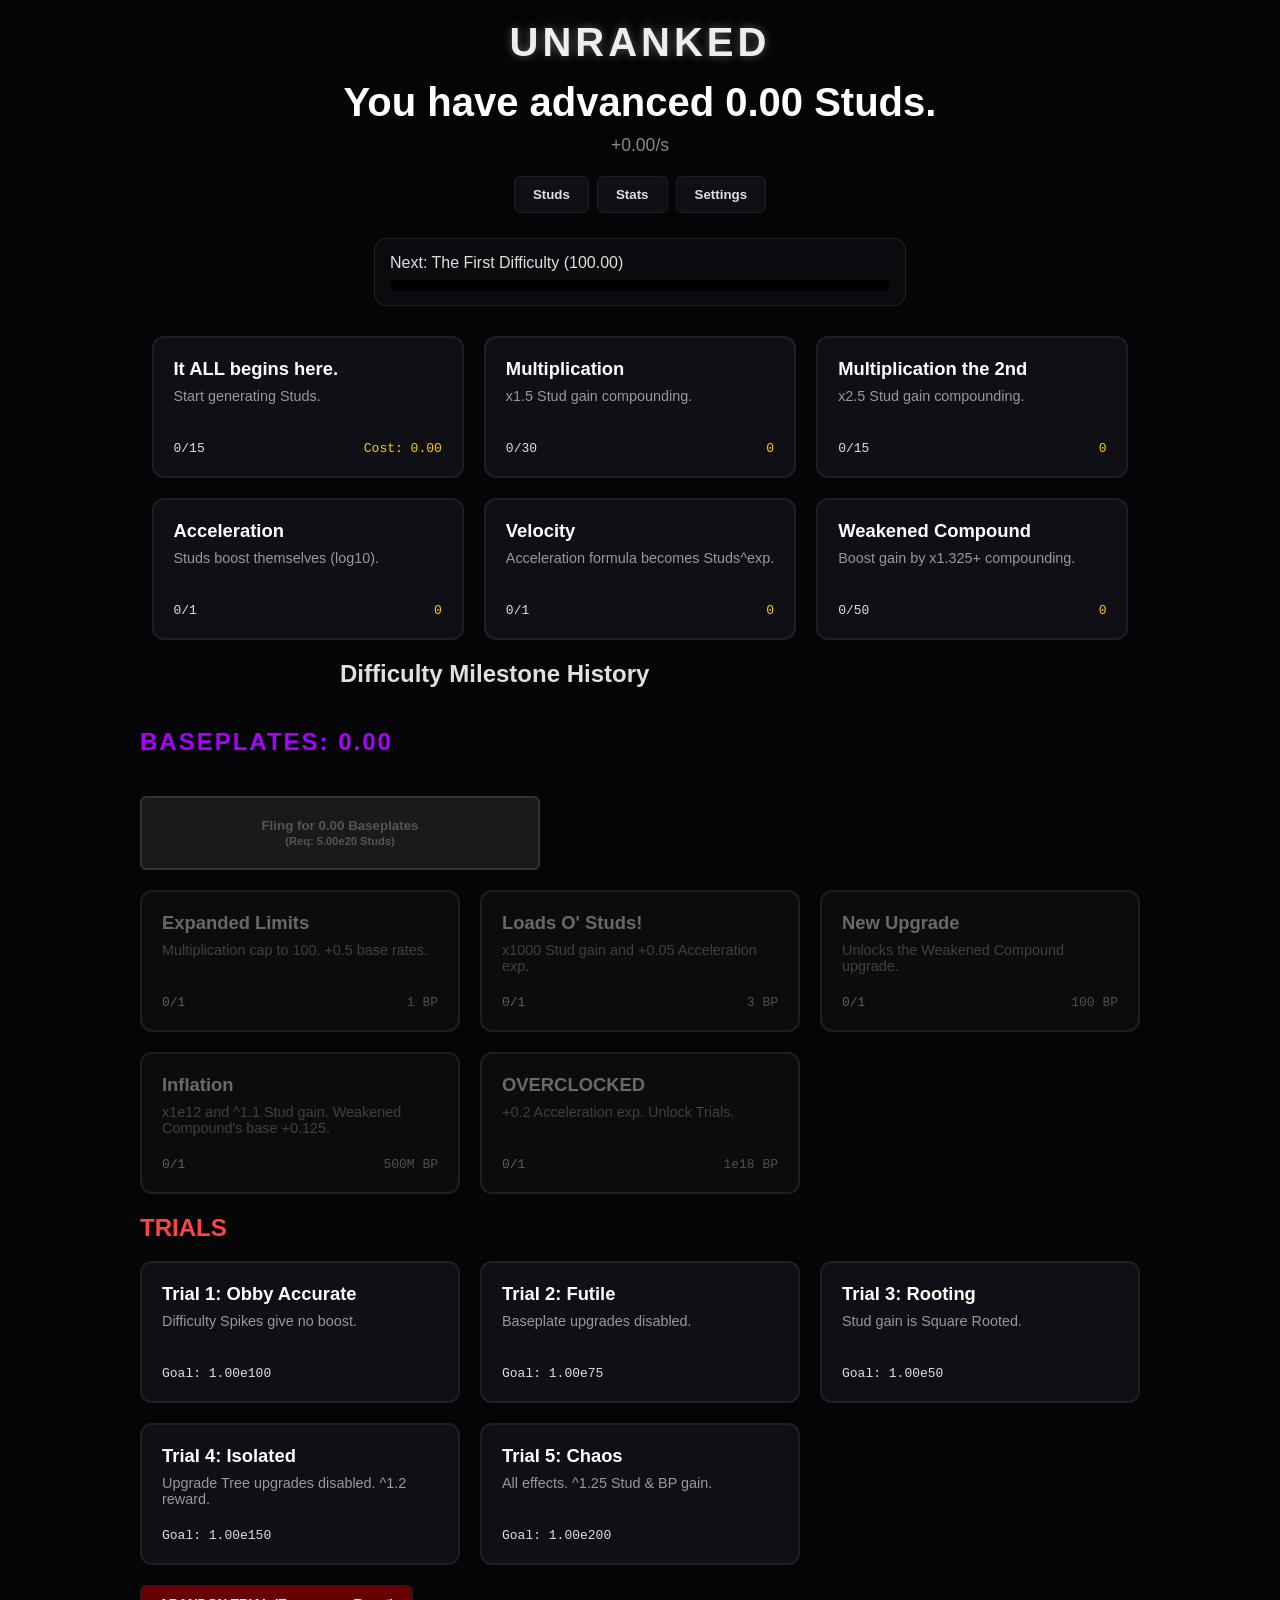
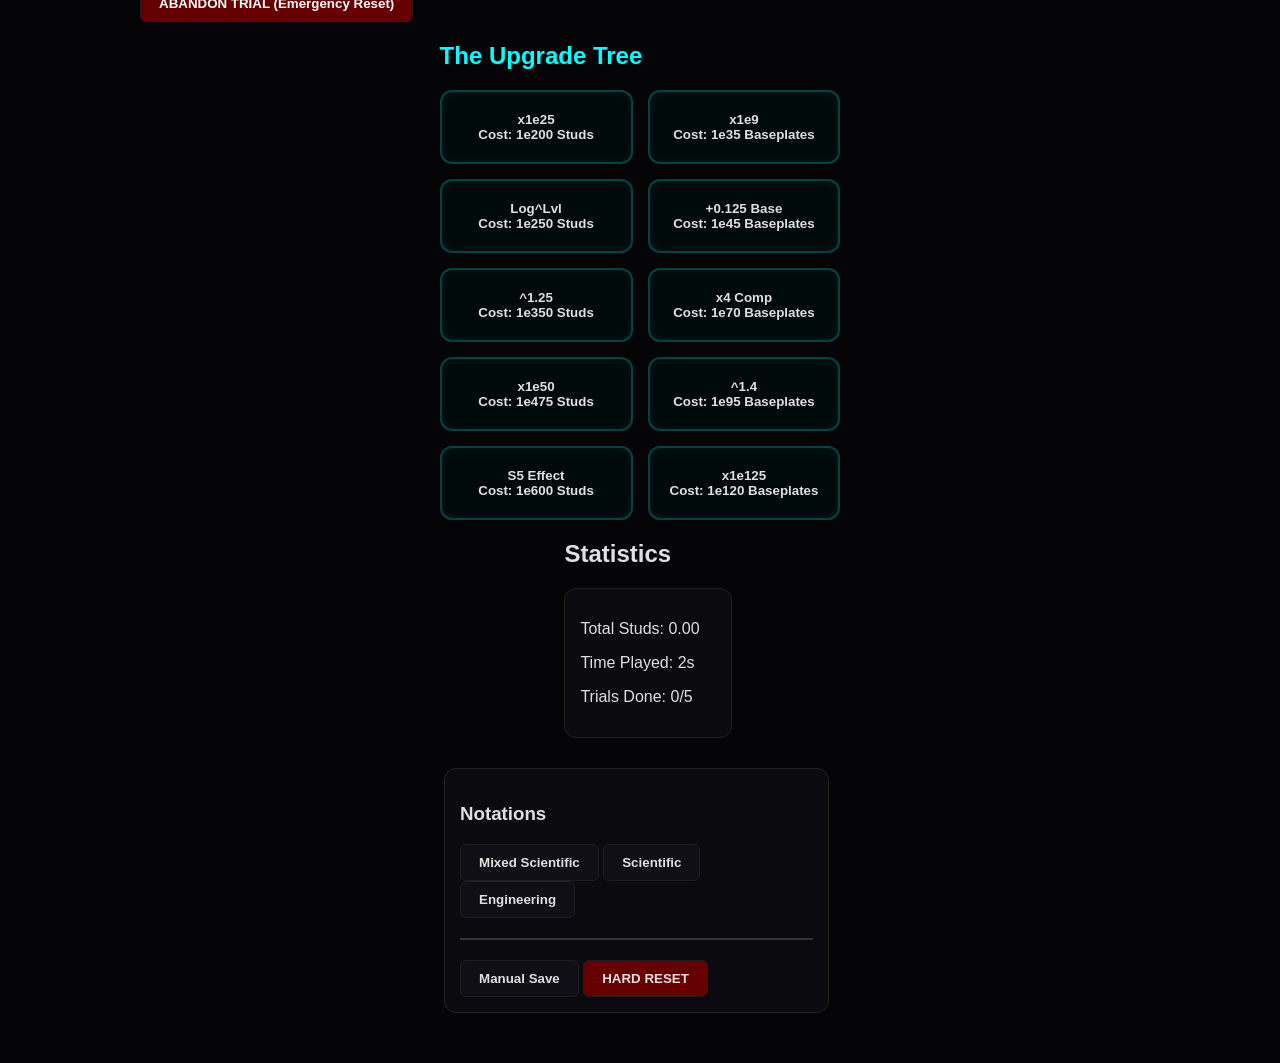
==== index.html @ bce9bd28 "a" ====
<!doctype html>
<html lang="en">
  <head>
    <meta charset="UTF-8" />
    <meta name="viewport" content="width=device-width, initial-scale=1.0" />
    <title>Difficulty Flingcremental</title>

    <link rel="stylesheet" href="style.css" />
  </head>
  <body>
    <div id="tier-name" class="tier-display tier-locked">UNRANKED</div>
    <h1 class="stud-count">
      You have advanced <span id="stud-display">0</span> Studs.
    </h1>
    <div id="pps-display" class="pps-display">+0/s</div>

    <div class="tabs-nav">
      <button onclick="showTab('upgrades')">Studs</button>
      <button id="tab-btn-spikes" class="hidden" onclick="showTab('spikes')">
        Difficulty Spikes
      </button>
      <button
        id="tab-btn-baseplates"
        class="hidden"
        onclick="showTab('baseplates')"
      >
        Baseplates
      </button>
      <button id="tab-btn-trials" class="hidden" onclick="showTab('trials')">
        Trials
      </button>
      <button
        id="tab-btn-tree"
        class="hidden"
        onclick="showTab('tree')"
        style="border-color: #0ff"
      >
        Upgrade Tree
      </button>
      <button onclick="showTab('stats')">Stats</button>
      <button onclick="showTab('settings')">Settings</button>
    </div>

    <div id="ms-container" class="ms-box hidden">
      <div id="ms-desc">Collecting Data...</div>
      <div class="ms-bar"><div id="ms-fill" class="ms-fill"></div></div>
    </div>

    <div id="tab-upgrades" class="tab-content">
      <div class="grid">
        <div class="card" id="upg-base" onclick="buy('base')">
          <span class="u-title">It ALL begins here.</span>
          <span class="u-desc">Start generating Studs.</span>
          <div class="u-stats">
            <span id="lvl-base">0/15</span
            ><span id="cost-base" class="u-cost">FREE</span>
          </div>
        </div>
        <div class="card hidden" id="upg-mult" onclick="buy('mult')">
          <span class="u-title">Multiplication</span>
          <span class="u-desc">x1.5 Stud gain compounding.</span>
          <div class="u-stats">
            <span id="lvl-mult">0/30</span
            ><span id="cost-mult" class="u-cost">0</span>
          </div>
        </div>
        <div class="card hidden" id="upg-comp" onclick="buy('comp')">
          <span class="u-title">Multiplication the 2nd</span>
          <span class="u-desc">x2.5 Stud gain compounding.</span>
          <div class="u-stats">
            <span id="lvl-comp">0/15</span
            ><span id="cost-comp" class="u-cost">0</span>
          </div>
        </div>
        <div class="card hidden" id="upg-acc" onclick="buy('acc')">
          <span class="u-title">Acceleration</span>
          <span class="u-desc">Studs boost themselves (log10).</span>
          <div class="u-stats">
            <span id="lvl-acc">0/1</span>
            <span id="cost-acc" class="u-cost">0</span>
          </div>
        </div>
        <div class="card hidden" id="upg-vel" onclick="buy('vel')">
          <span class="u-title">Velocity</span>
          <span class="u-desc">Acceleration formula becomes Studs^exp.</span>
          <div class="u-stats">
            <span id="lvl-vel">0/1</span
            ><span id="cost-vel" class="u-cost">0</span>
          </div>
        </div>
        <div class="card hidden" id="upg-weak" onclick="buy('weak')">
          <span class="u-title">Weakened Compound</span>
          <span class="u-desc">Boost gain by x1.325+ compounding.</span>
          <div class="u-stats">
            <span id="lvl-weak">0/50</span
            ><span id="cost-weak" class="u-cost">0</span>
          </div>
        </div>
      </div>
    </div>

    <div
      id="tab-spikes"
      class="tab-content hidden"
      style="width: 100%; max-width: 600px"
    >
      <h2>Difficulty Milestone History</h2>
      <div id="spike-list"></div>
    </div>

    <div id="tab-baseplates" class="tab-content hidden">
      <h2 style="color: var(--purple)">
        Baseplates: <span id="bp-count">0</span>
      </h2>
      <button id="bp-reset-btn" class="reset-btn" onclick="resetBaseplate()">
        Fling for <span id="bp-gain">0</span> Baseplates<br />
        <small id="bp-req-text">(Req: 5.00e20 Studs)</small>
      </button>
      <div class="grid">
        <div class="card bp-card" id="bp-upg-1" onclick="buyBP(1)">
          <span class="u-title">Expanded Limits</span>
          <span class="u-desc"
            >Multiplication cap to 100. +0.5 base rates.</span
          >
          <div class="u-stats">
            <span id="bp-lvl-1">0/1</span><span class="u-cost">1 BP</span>
          </div>
        </div>
        <div class="card bp-card" id="bp-upg-2" onclick="buyBP(2)">
          <span class="u-title">Loads O' Studs!</span>
          <span class="u-desc"
            >x1000 Stud gain and +0.05 Acceleration exp.</span
          >
          <div class="u-stats">
            <span id="bp-lvl-2">0/1</span><span class="u-cost">3 BP</span>
          </div>
        </div>
        <div class="card bp-card" id="bp-upg-3" onclick="buyBP(3)">
          <span class="u-title">New Upgrade</span>
          <span class="u-desc">Unlocks the Weakened Compound upgrade.</span>
          <div class="u-stats">
            <span id="bp-lvl-3">0/1</span><span class="u-cost">100 BP</span>
          </div>
        </div>
        <div class="card bp-card" id="bp-upg-4" onclick="buyBP(4)">
          <span class="u-title">Inflation</span>
          <span class="u-desc"
            >x1e12 and ^1.1 Stud gain. Weakened Compound's base +0.125.</span
          >
          <div class="u-stats">
            <span id="bp-lvl-4">0/1</span><span class="u-cost">500M BP</span>
          </div>
        </div>
        <div class="card bp-card" id="bp-upg-5" onclick="buyBP(5)">
          <span class="u-title">OVERCLOCKED</span>
          <span class="u-desc">+0.2 Acceleration exp. Unlock Trials.</span>
          <div class="u-stats">
            <span id="bp-lvl-5">0/1</span><span class="u-cost">1e18 BP</span>
          </div>
        </div>
      </div>
    </div>

    <div id="tab-trials" class="tab-content hidden">
      <h2 style="color: #ff4444">TRIALS</h2>
      <p
        id="active-trial-text"
        style="color: #ffa500; font-weight: bold"
        class="hidden"
      ></p>
      <div class="grid">
        <div class="card" onclick="enterTrial(1)">
          <b class="u-title">Trial 1: Obby Accurate</b>
          <span class="u-desc">Difficulty Spikes give no boost.</span>
          <div class="u-stats">Goal: 1.00e100</div>
        </div>
        <div class="card" onclick="enterTrial(2)">
          <b class="u-title">Trial 2: Futile</b>
          <span class="u-desc">Baseplate upgrades disabled.</span>
          <div class="u-stats">Goal: 1.00e75</div>
        </div>
        <div class="card" onclick="enterTrial(3)">
          <b class="u-title">Trial 3: Rooting</b>
          <span class="u-desc">Stud gain is Square Rooted.</span>
          <div class="u-stats">Goal: 1.00e50</div>
        </div>
        <div class="card" onclick="enterTrial(4)">
          <b class="u-title">Trial 4: Isolated</b>
          <span class="u-desc"
            >Upgrade Tree upgrades disabled. ^1.2 reward.</span
          >
          <div class="u-stats">Goal: 1.00e150</div>
        </div>
        <div class="card" onclick="enterTrial(5)">
          <b class="u-title">Trial 5: Chaos</b>
          <span class="u-desc">All effects. ^1.25 Stud & BP gain.</span>
          <div class="u-stats">Goal: 1.00e200</div>
        </div>
      </div>
      <button
        onclick="abandonTrial()"
        style="background: #600; color: white; margin-top: 20px"
      >
        ABANDON TRIAL (Emergency Reset)
      </button>
    </div>

    <div id="tab-tree" class="tab-content hidden">
      <h2 style="color: #0ff">The Upgrade Tree</h2>
      <div class="tree-grid">
        <button class="card" onclick="buyTree(0)">
          x1e25<br />Cost: 1e200 Studs
        </button>
        <button class="card bp-card" onclick="buyTree(1)">
          x1e9<br />Cost: 1e35 Baseplates
        </button>
        <button class="card" onclick="buyTree(2)">
          Log^Lvl<br />Cost: 1e250 Studs
        </button>
        <button class="card bp-card" onclick="buyTree(3)">
          +0.125 Base<br />Cost: 1e45 Baseplates
        </button>
        <button class="card" onclick="buyTree(4)">
          ^1.25<br />Cost: 1e350 Studs
        </button>
        <button class="card bp-card" onclick="buyTree(5)">
          x4 Comp<br />Cost: 1e70 Baseplates
        </button>
        <button class="card" onclick="buyTree(6)">
          x1e50<br />Cost: 1e475 Studs
        </button>
        <button class="card bp-card" onclick="buyTree(7)">
          ^1.4<br />Cost: 1e95 Baseplates
        </button>
        <button class="card" onclick="buyTree(8)">
          S5 Effect<br />Cost: 1e600 Studs
        </button>
        <button class="card bp-card" onclick="buyTree(9)">
          x1e125<br />Cost: 1e120 Baseplates
        </button>
      </div>
    </div>

    <div id="tab-stats" class="tab-content hidden">
      <h2>Statistics</h2>
      <div class="ms-box" style="text-align: left">
        <p>Total Studs: <span id="stats-total">0</span></p>
        <p>Time Played: <span id="stats-time">0s</span></p>
        <p>Trials Done: <span id="stats-trials">0</span>/5</p>
      </div>
    </div>

    <div id="tab-settings" class="tab-content hidden">
      <div class="ms-box">
        <h3>Notations</h3>
        <button onclick="setNotation('Mixed Scientific')">
          Mixed Scientific
        </button>
        <button onclick="setNotation('Scientific')">Scientific</button>
        <button onclick="setNotation('Engineering')">Engineering</button>
        <hr style="border: 0.5px solid #333; margin: 20px 0" />
        <button onclick="save()">Manual Save</button>
        <button onclick="hardReset()" style="background: #600">
          HARD RESET
        </button>
      </div>
    </div>

    <script src="./ExpantaNum.js"></script>
    <script src="./data.js"></script>
    <script src="./format.js"></script>
    <script src="./logic.js"></script>
    <script src="./main.js"></script>
  </body>
</html>
---- style.css ----
/* --- Core Variables & Reset --- */
:root {
  --bg: #050508;
  --panel: #0f0f15;
  --accent: #00ffcc;
  --text: #e0e0e0;
  --border: #1e1e26;
  --purple: #a0f;
  --gray-studio: #2a2a2a;
  --tree-neon: #00ffff;
}

body {
  font-family: "Segoe UI", Roboto, Helvetica, Arial, sans-serif;
  background: var(--bg);
  color: var(--text);
  display: flex;
  flex-direction: column;
  align-items: center;
  padding: 20px;
  margin: 0;
  overflow-x: hidden;
}

/* --- Top Display --- */
.tier-display {
  font-weight: 900;
  font-size: 2.5em;
  letter-spacing: 4px;
  margin-bottom: 5px;
  text-transform: uppercase;
  transition: 0.5s ease;
}

.tier-locked {
  color: #444;
}
.tier-0 {
  color: #eee;
  text-shadow: 0 0 10px #ffffff55;
}
.tier-1 {
  color: #0f0;
  text-shadow: 0 0 10px #00ff0055;
}
.tier-2 {
  color: #a0f;
  text-shadow: 0 0 10px #aa00ff55;
}

.stud-count {
  font-size: clamp(1.5rem, 5vw, 2.5rem);
  color: #fff;
  margin: 10px 0;
}

.pps-display {
  color: #888;
  font-size: 1.1em;
  margin-bottom: 20px;
}

/* --- Navigation --- */
.tabs-nav {
  display: flex;
  flex-wrap: wrap;
  justify-content: center;
  gap: 8px;
  margin-bottom: 25px;
}

button {
  padding: 10px 18px;
  background: var(--panel);
  border: 1px solid var(--border);
  color: var(--text);
  cursor: pointer;
  border-radius: 6px;
  font-weight: 600;
  transition: all 0.2s;
}

button:hover:not(.disabled) {
  border-color: var(--accent);
  background: #161620;
}

button.hidden {
  display: none !important;
}

/* --- Progress / Spike Bar --- */
.ms-box {
  width: 90%;
  max-width: 500px;
  background: #0a0a0f;
  border: 1px solid #222;
  padding: 15px;
  border-radius: 12px;
  margin-bottom: 30px;
}

.ms-bar {
  width: 100%;
  height: 10px;
  background: #000;
  border-radius: 5px;
  margin-top: 8px;
  overflow: hidden;
}

.ms-fill {
  height: 100%;
  background: var(--accent);
  box-shadow: 0 0 10px var(--accent);
  width: 0%;
  transition: width 0.3s ease-out;
}

/* --- The Card System --- */
.grid {
  display: grid;
  grid-template-columns: repeat(auto-fit, minmax(280px, 1fr));
  gap: 20px;
  width: 100%;
  max-width: 1000px;
}

.card {
  background: var(--panel);
  border: 2px solid var(--border);
  border-radius: 12px;
  padding: 20px;
  position: relative;
  transition: 0.3s;
  cursor: pointer;
}

.card:hover:not(.disabled) {
  border-color: var(--accent);
  transform: translateY(-3px);
}

.card.disabled {
  opacity: 0.4;
  cursor: not-allowed;
  filter: grayscale(1);
}

.u-title {
  font-size: 1.15em;
  font-weight: 800;
  color: #fff;
  display: block;
}
.u-desc {
  font-size: 0.9em;
  color: #999;
  margin: 8px 0;
  display: block;
  min-height: 45px;
}
.u-stats {
  display: flex;
  justify-content: space-between;
  font-family: monospace;
}
.u-cost {
  color: #ffcc00;
}

/* --- Baseplate Tab (Gray Studio Theme) --- */
#tab-baseplates .bp-card {
  background-color: var(--gray-studio) !important;
  background-image:
    linear-gradient(rgba(20, 20, 20, 0.85), rgba(20, 20, 20, 0.85)),
    url("https://devforum-uploads.s3.dualstack.us-east-2.amazonaws.com/uploads/original/4X/a/a/2/aa246b67979474bc9a9fde6ccd722dfb5215baa6.png") !important;
  background-size: 64px;
  border: 2px solid #444 !important;
}

#tab-baseplates .bp-card .u-cost {
  color: #bbb;
}
#tab-baseplates h2 {
  color: #777;
  text-transform: uppercase;
  letter-spacing: 2px;
}

.reset-btn {
  width: 100%;
  max-width: 400px;
  padding: 20px;
  background: #1a1a1a;
  border: 2px solid #333;
  color: #555;
  font-weight: bold;
  margin: 20px 0;
}

.reset-btn.ready {
  background: #444;
  border-color: #eee;
  color: #fff;
  cursor: pointer;
  box-shadow: 0 0 20px rgba(255, 255, 255, 0.1);
}

/* --- Tree Tab (Neon Cyan Theme) --- */
.tree-grid {
  display: grid;
  grid-template-columns: repeat(2, 1fr);
  gap: 15px;
  max-width: 800px;
}

#tab-tree .card {
  background: #000a0a;
  border-color: #004444;
  box-shadow: inset 0 0 10px #00ffff11;
}

#tab-tree .card:hover:not(.disabled) {
  border-color: var(--tree-neon);
  box-shadow: 0 0 15px #00ffff44;
}

/* --- Spikes / Milestones --- */
.milestone-entry {
  background: #ffffff05;
  padding: 15px;
  border-radius: 8px;
  margin-bottom: 12px;
  border-left: 4px solid #444;
}

/* --- Mobile Responsiveness --- */
@media (max-width: 600px) {
  .grid {
    grid-template-columns: 1fr;
  }
  .tree-grid {
    grid-template-columns: 1fr;
  }
  .stud-count {
    font-size: 1.8rem;
  }
}
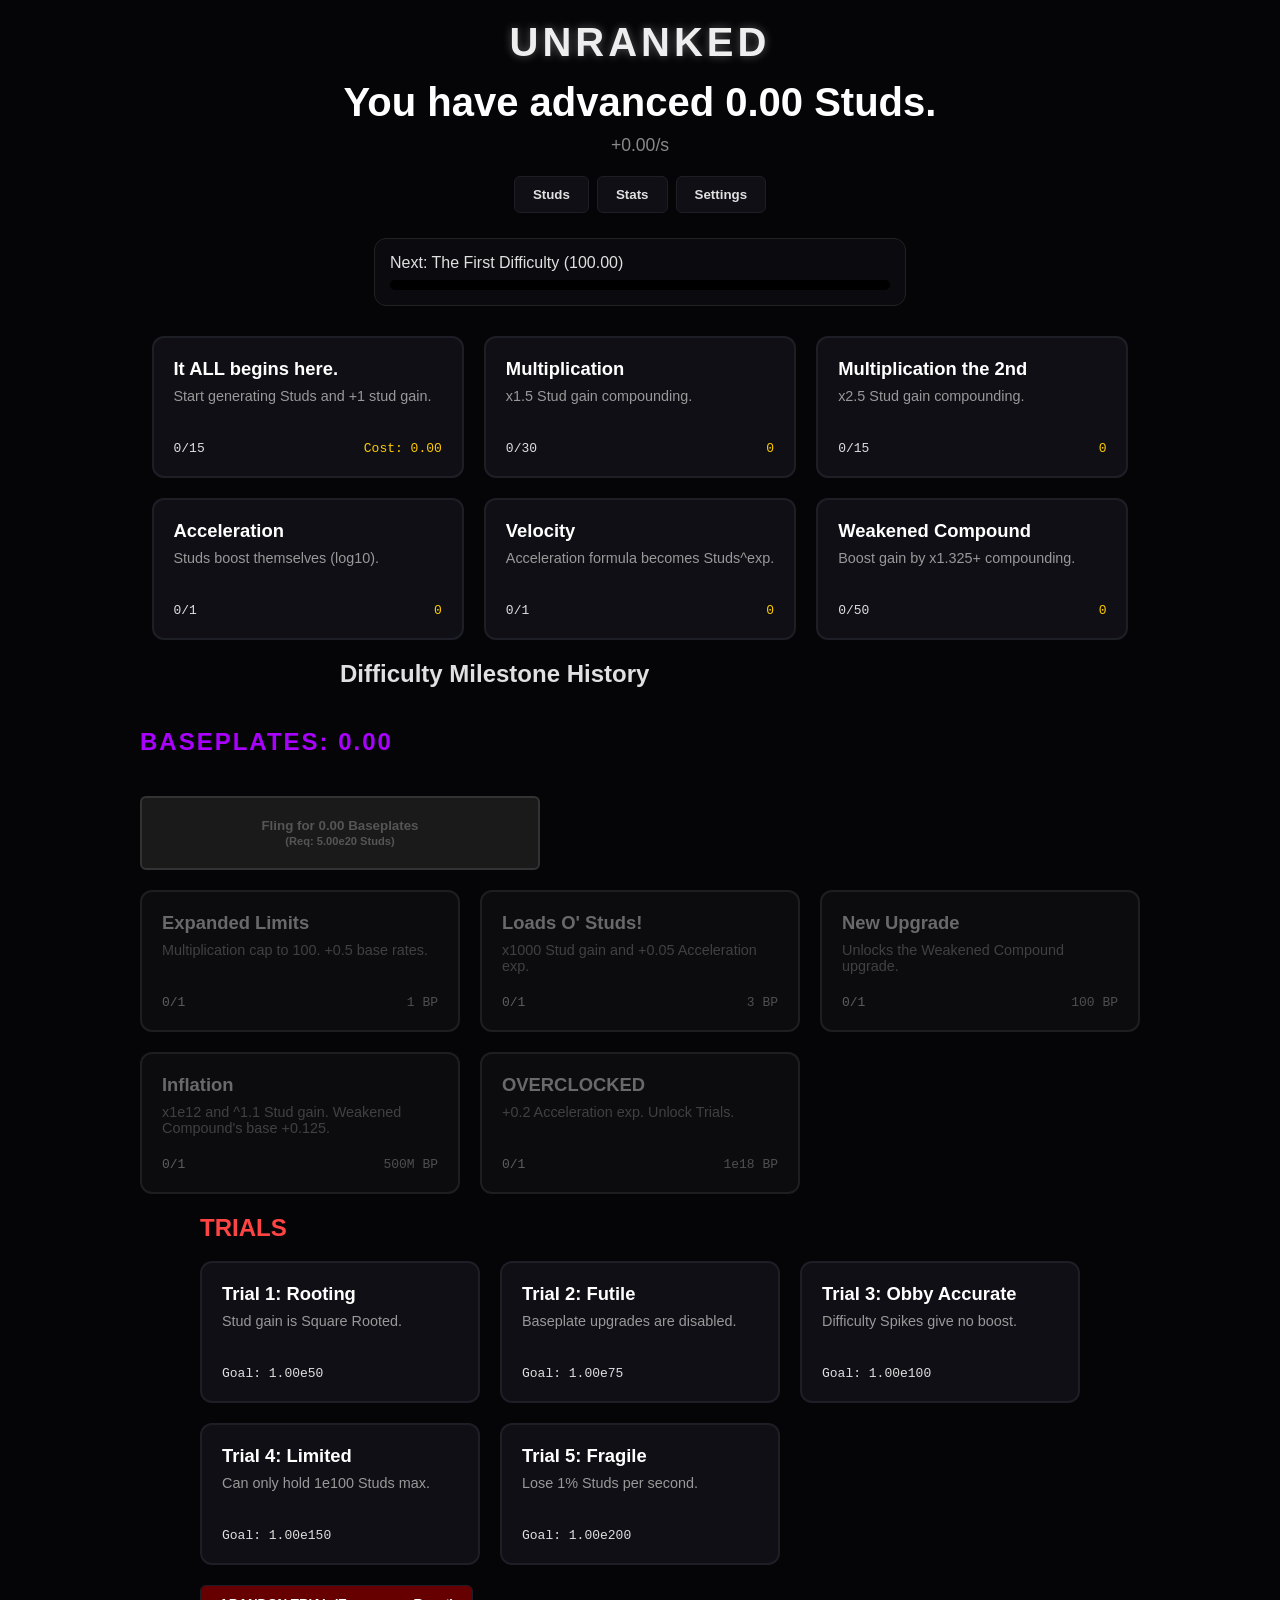
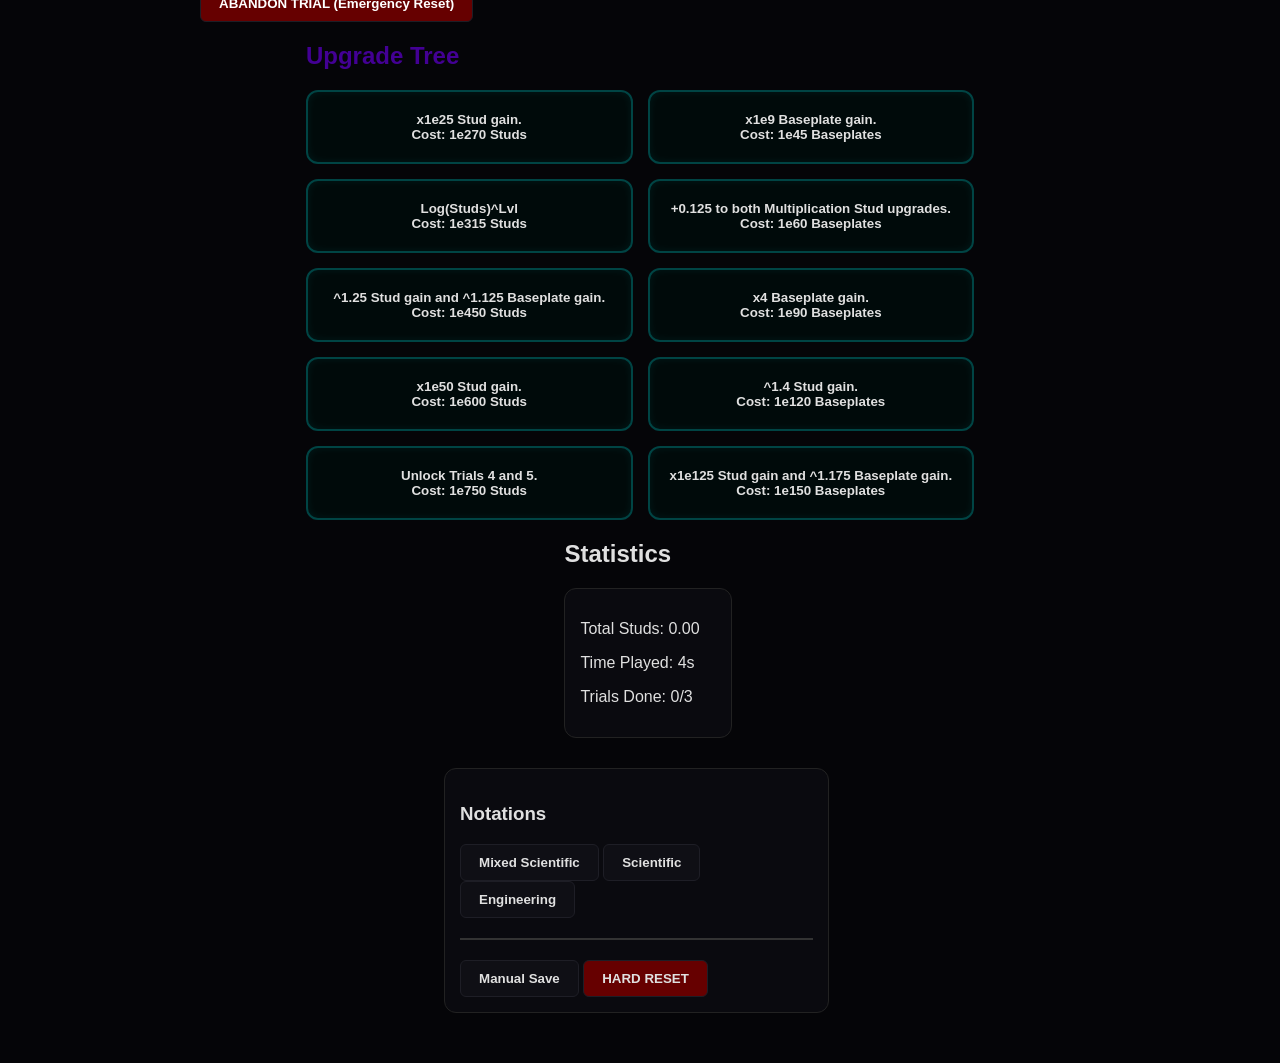
==== commit 0551c496: "Merge branch 'main' of https://github.com/achileandude/Difficulty-Flingcremental" ====
--- a/index.html
+++ b/index.html
@@ -43,14 +43,16 @@
 
     <div id="ms-container" class="ms-box hidden">
       <div id="ms-desc">Collecting Data...</div>
-      <div class="ms-bar"><div id="ms-fill" class="ms-fill"></div></div>
+      <div class="ms-bar">
+        <div id="ms-fill" class="ms-fill"></div>
+      </div>
     </div>
 
     <div id="tab-upgrades" class="tab-content">
       <div class="grid">
         <div class="card" id="upg-base" onclick="buy('base')">
           <span class="u-title">It ALL begins here.</span>
-          <span class="u-desc">Start generating Studs.</span>
+          <span class="u-desc">Start generating Studs and +1 stud gain.</span>
           <div class="u-stats">
             <span id="lvl-base">0/15</span
             ><span id="cost-base" class="u-cost">FREE</span>
@@ -170,30 +172,28 @@
       ></p>
       <div class="grid">
         <div class="card" onclick="enterTrial(1)">
-          <b class="u-title">Trial 1: Obby Accurate</b>
+          <b class="u-title">Trial 1: Rooting</b>
+          <span class="u-desc">Stud gain is Square Rooted.</span>
+          <div class="u-stats">Goal: 1.00e50</div>
+        </div>
+        <div class="card" onclick="enterTrial(2)">
+          <b class="u-title">Trial 2: Futile</b>
+          <span class="u-desc">Baseplate upgrades are disabled.</span>
+          <div class="u-stats">Goal: 1.00e75</div>
+        </div>
+        <div class="card" onclick="enterTrial(3)">
+          <b class="u-title">Trial 3: Obby Accurate</b>
           <span class="u-desc">Difficulty Spikes give no boost.</span>
           <div class="u-stats">Goal: 1.00e100</div>
         </div>
-        <div class="card" onclick="enterTrial(2)">
-          <b class="u-title">Trial 2: Futile</b>
-          <span class="u-desc">Baseplate upgrades disabled.</span>
-          <div class="u-stats">Goal: 1.00e75</div>
-        </div>
-        <div class="card" onclick="enterTrial(3)">
-          <b class="u-title">Trial 3: Rooting</b>
-          <span class="u-desc">Stud gain is Square Rooted.</span>
-          <div class="u-stats">Goal: 1.00e50</div>
-        </div>
         <div class="card" onclick="enterTrial(4)">
-          <b class="u-title">Trial 4: Isolated</b>
-          <span class="u-desc"
-            >Upgrade Tree upgrades disabled. ^1.2 reward.</span
-          >
+          <b class="u-title">Trial 4: Limited</b>
+          <span class="u-desc">Can only hold 1e100 Studs max.</span>
           <div class="u-stats">Goal: 1.00e150</div>
         </div>
         <div class="card" onclick="enterTrial(5)">
-          <b class="u-title">Trial 5: Chaos</b>
-          <span class="u-desc">All effects. ^1.25 Stud & BP gain.</span>
+          <b class="u-title">Trial 5: Fragile</b>
+          <span class="u-desc">Lose 1% Studs per second.</span>
           <div class="u-stats">Goal: 1.00e200</div>
         </div>
       </div>
@@ -206,37 +206,39 @@
     </div>
 
     <div id="tab-tree" class="tab-content hidden">
-      <h2 style="color: #0ff">The Upgrade Tree</h2>
+      <h2 style="color: rgb(67, 0, 148)">Upgrade Tree</h2>
       <div class="tree-grid">
         <button class="card" onclick="buyTree(0)">
-          x1e25<br />Cost: 1e200 Studs
+          x1e25 Stud gain.<br />Cost: 1e270 Studs
         </button>
         <button class="card bp-card" onclick="buyTree(1)">
-          x1e9<br />Cost: 1e35 Baseplates
+          x1e9 Baseplate gain.<br />Cost: 1e45 Baseplates
         </button>
         <button class="card" onclick="buyTree(2)">
-          Log^Lvl<br />Cost: 1e250 Studs
+          Log(Studs)^Lvl<br />Cost: 1e315 Studs
         </button>
         <button class="card bp-card" onclick="buyTree(3)">
-          +0.125 Base<br />Cost: 1e45 Baseplates
+          +0.125 to both Multiplication Stud upgrades.<br />Cost: 1e60
+          Baseplates
         </button>
         <button class="card" onclick="buyTree(4)">
-          ^1.25<br />Cost: 1e350 Studs
+          ^1.25 Stud gain and ^1.125 Baseplate gain.<br />Cost: 1e450 Studs
         </button>
         <button class="card bp-card" onclick="buyTree(5)">
-          x4 Comp<br />Cost: 1e70 Baseplates
+          x4 Baseplate gain.<br />Cost: 1e90 Baseplates
         </button>
         <button class="card" onclick="buyTree(6)">
-          x1e50<br />Cost: 1e475 Studs
+          x1e50 Stud gain.<br />Cost: 1e600 Studs
         </button>
         <button class="card bp-card" onclick="buyTree(7)">
-          ^1.4<br />Cost: 1e95 Baseplates
+          ^1.4 Stud gain.<br />Cost: 1e120 Baseplates
         </button>
         <button class="card" onclick="buyTree(8)">
-          S5 Effect<br />Cost: 1e600 Studs
+          Unlock Trials 4 and 5.<br />Cost: 1e750 Studs
         </button>
         <button class="card bp-card" onclick="buyTree(9)">
-          x1e125<br />Cost: 1e120 Baseplates
+          x1e125 Stud gain and ^1.175 Baseplate gain.<br />Cost: 1e150
+          Baseplates
         </button>
       </div>
     </div>
@@ -246,7 +248,7 @@
       <div class="ms-box" style="text-align: left">
         <p>Total Studs: <span id="stats-total">0</span></p>
         <p>Time Played: <span id="stats-time">0s</span></p>
-        <p>Trials Done: <span id="stats-trials">0</span>/5</p>
+        <p>Trials Done: <span id="stats-trials">0</span>/3</p>
       </div>
     </div>
 
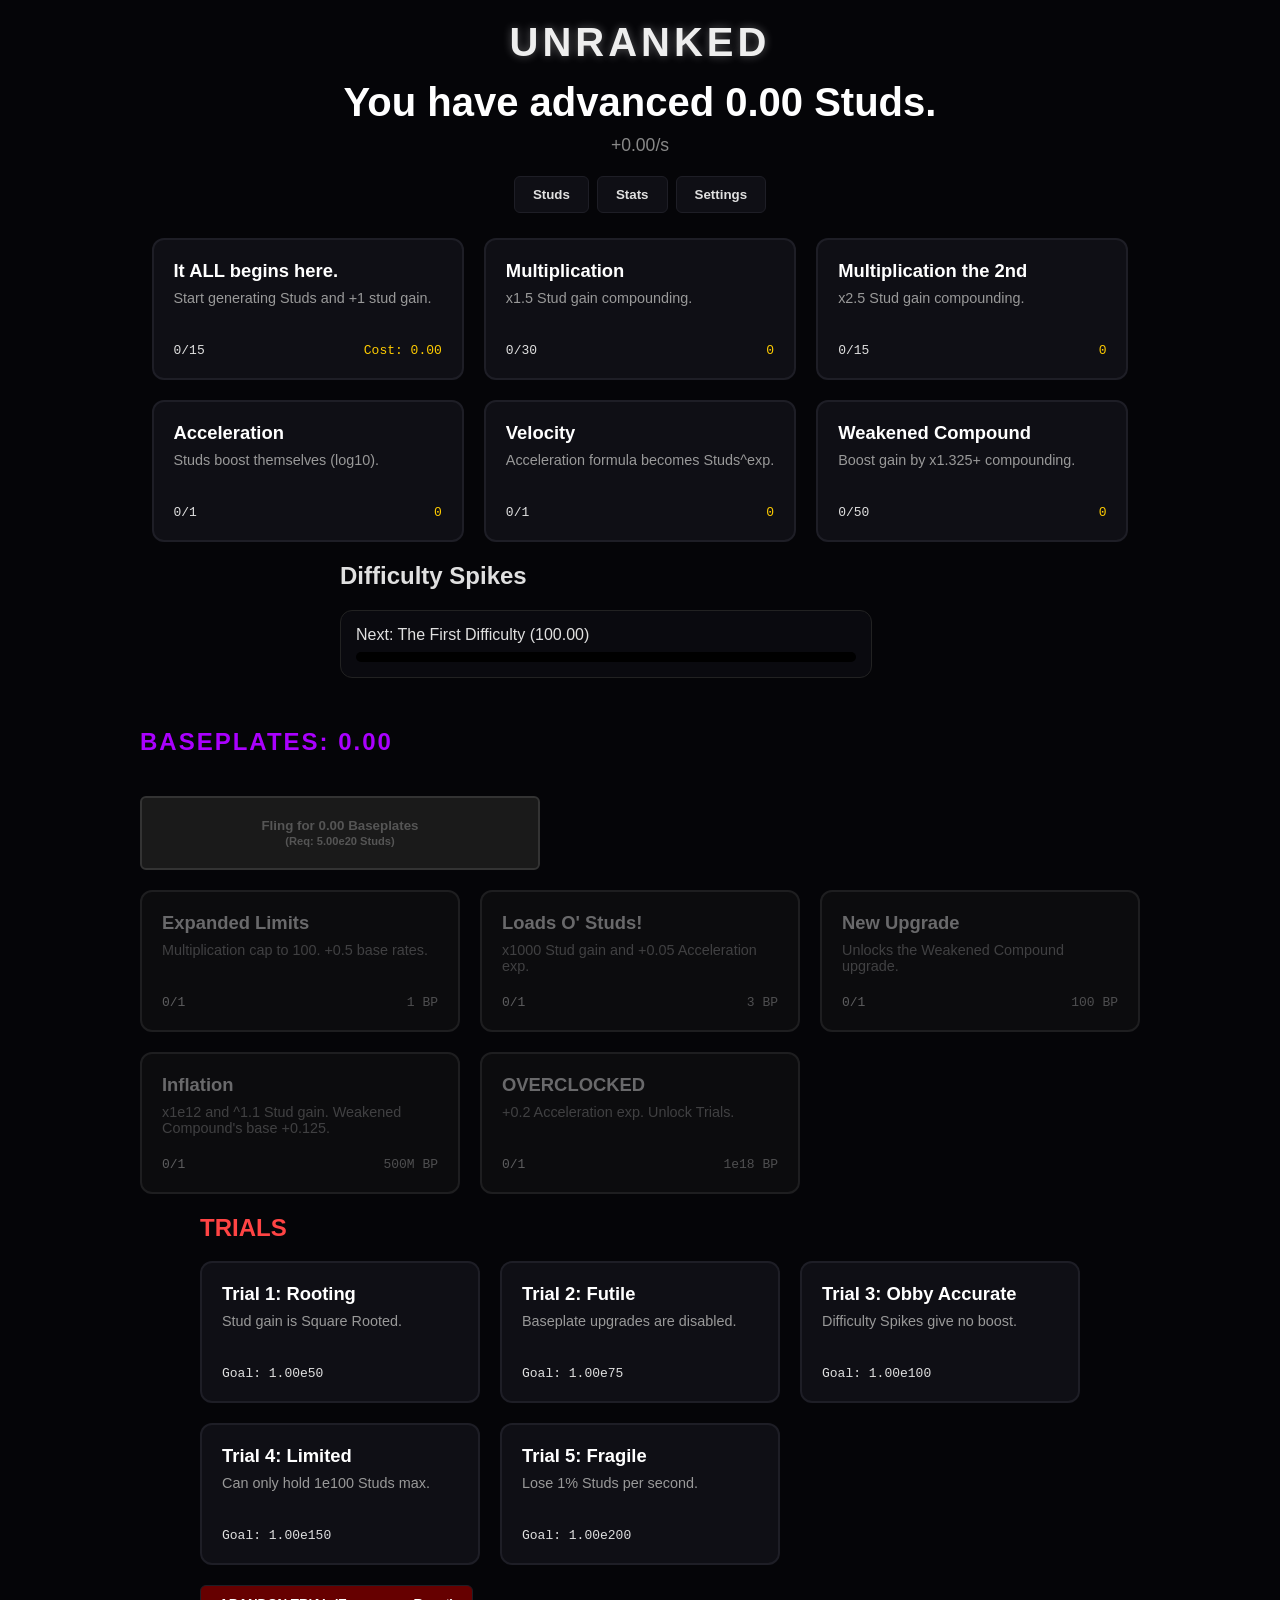
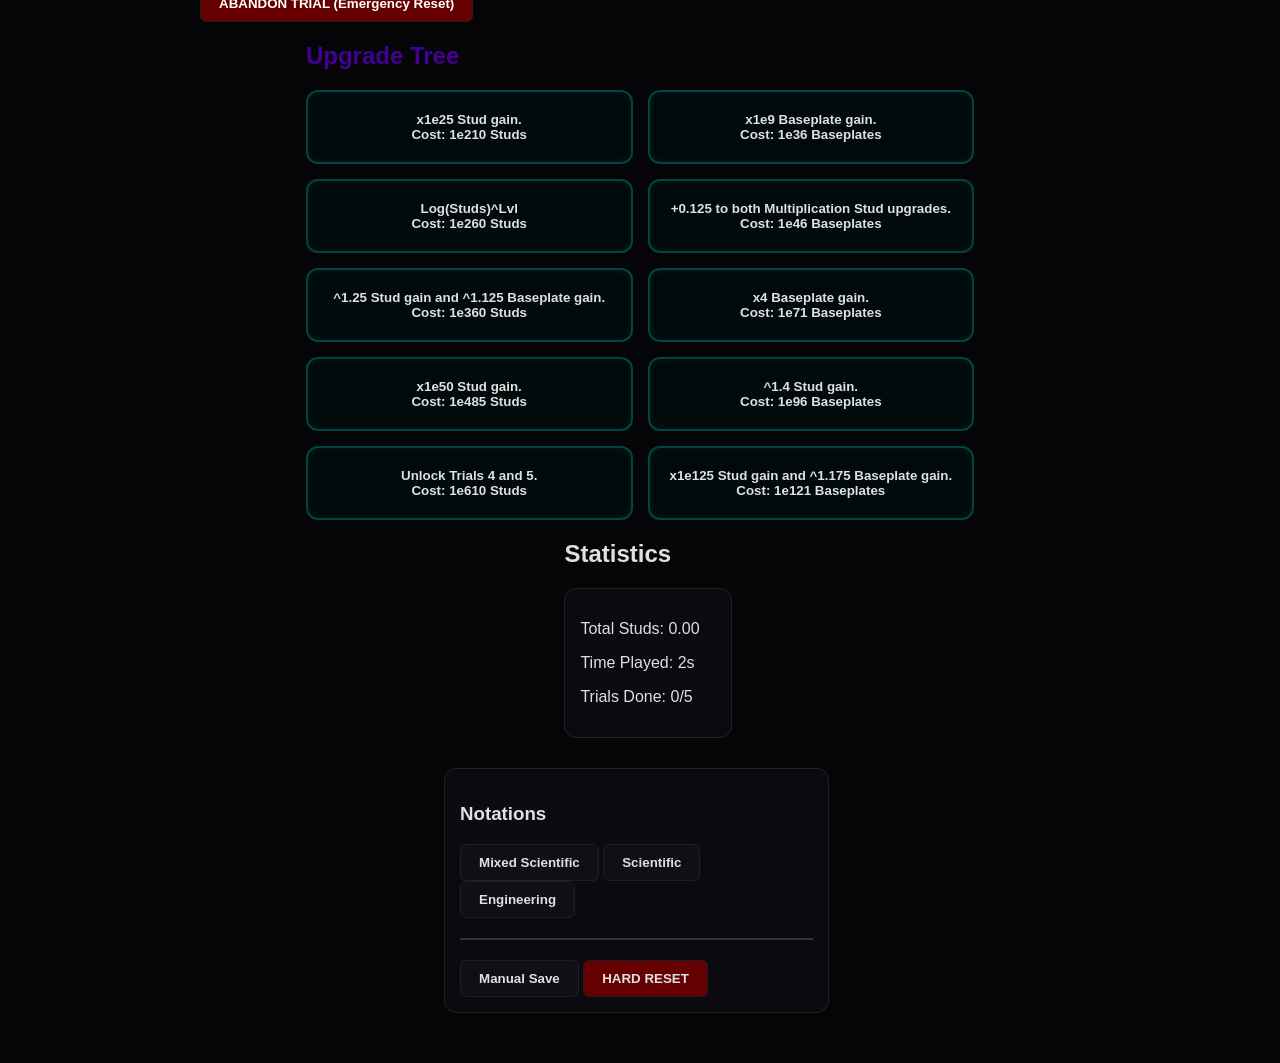
==== commit be40b718: "a" ====
--- a/index.html
+++ b/index.html
@@ -41,13 +41,6 @@
       <button onclick="showTab('settings')">Settings</button>
     </div>
 
-    <div id="ms-container" class="ms-box hidden">
-      <div id="ms-desc">Collecting Data...</div>
-      <div class="ms-bar">
-        <div id="ms-fill" class="ms-fill"></div>
-      </div>
-    </div>
-
     <div id="tab-upgrades" class="tab-content">
       <div class="grid">
         <div class="card" id="upg-base" onclick="buy('base')">
@@ -106,7 +99,13 @@
       class="tab-content hidden"
       style="width: 100%; max-width: 600px"
     >
-      <h2>Difficulty Milestone History</h2>
+      <h2>Difficulty Spikes</h2>
+      <div id="ms-container" class="ms-box hidden">
+        <div id="ms-desc">Collecting Data...</div>
+        <div class="ms-bar">
+          <div id="ms-fill" class="ms-fill"></div>
+        </div>
+      </div>
       <div id="spike-list"></div>
     </div>
 
@@ -209,35 +208,35 @@
       <h2 style="color: rgb(67, 0, 148)">Upgrade Tree</h2>
       <div class="tree-grid">
         <button class="card" onclick="buyTree(0)">
-          x1e25 Stud gain.<br />Cost: 1e270 Studs
+          x1e25 Stud gain.<br />Cost: 1e210 Studs
         </button>
         <button class="card bp-card" onclick="buyTree(1)">
-          x1e9 Baseplate gain.<br />Cost: 1e45 Baseplates
+          x1e9 Baseplate gain.<br />Cost: 1e36 Baseplates
         </button>
         <button class="card" onclick="buyTree(2)">
-          Log(Studs)^Lvl<br />Cost: 1e315 Studs
+          Log(Studs)^Lvl<br />Cost: 1e260 Studs
         </button>
         <button class="card bp-card" onclick="buyTree(3)">
-          +0.125 to both Multiplication Stud upgrades.<br />Cost: 1e60
+          +0.125 to both Multiplication Stud upgrades.<br />Cost: 1e46
           Baseplates
         </button>
         <button class="card" onclick="buyTree(4)">
-          ^1.25 Stud gain and ^1.125 Baseplate gain.<br />Cost: 1e450 Studs
+          ^1.25 Stud gain and ^1.125 Baseplate gain.<br />Cost: 1e360 Studs
         </button>
         <button class="card bp-card" onclick="buyTree(5)">
-          x4 Baseplate gain.<br />Cost: 1e90 Baseplates
+          x4 Baseplate gain.<br />Cost: 1e71 Baseplates
         </button>
         <button class="card" onclick="buyTree(6)">
-          x1e50 Stud gain.<br />Cost: 1e600 Studs
+          x1e50 Stud gain.<br />Cost: 1e485 Studs
         </button>
         <button class="card bp-card" onclick="buyTree(7)">
-          ^1.4 Stud gain.<br />Cost: 1e120 Baseplates
+          ^1.4 Stud gain.<br />Cost: 1e96 Baseplates
         </button>
         <button class="card" onclick="buyTree(8)">
-          Unlock Trials 4 and 5.<br />Cost: 1e750 Studs
+          Unlock Trials 4 and 5.<br />Cost: 1e610 Studs
         </button>
         <button class="card bp-card" onclick="buyTree(9)">
-          x1e125 Stud gain and ^1.175 Baseplate gain.<br />Cost: 1e150
+          x1e125 Stud gain and ^1.175 Baseplate gain.<br />Cost: 1e121
           Baseplates
         </button>
       </div>
@@ -248,7 +247,7 @@
       <div class="ms-box" style="text-align: left">
         <p>Total Studs: <span id="stats-total">0</span></p>
         <p>Time Played: <span id="stats-time">0s</span></p>
-        <p>Trials Done: <span id="stats-trials">0</span>/3</p>
+        <p>Trials Done: <span id="stats-trials">0</span>/5</p>
       </div>
     </div>
 
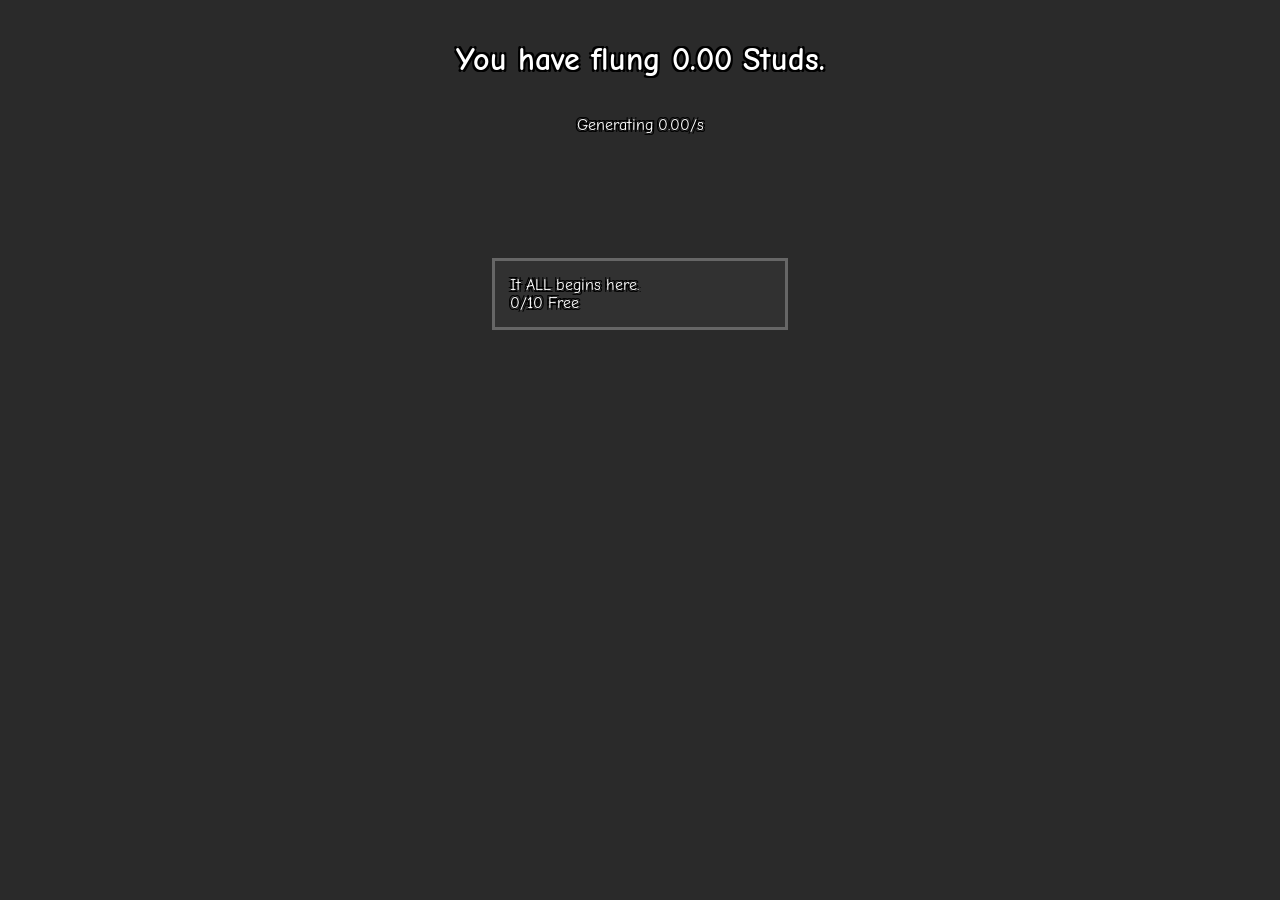
==== commit b0f9e8c2: "a" ====
--- a/index.html
+++ b/index.html
@@ -2,275 +2,44 @@
 <html lang="en">
   <head>
     <meta charset="UTF-8" />
-    <meta name="viewport" content="width=device-width, initial-scale=1.0" />
     <title>Difficulty Flingcremental</title>
-
     <link rel="stylesheet" href="style.css" />
   </head>
   <body>
-    <div id="tier-name" class="tier-display tier-locked">UNRANKED</div>
-    <h1 class="stud-count">
-      You have advanced <span id="stud-display">0</span> Studs.
+    <h1 class="outlined-text">
+      You have flung <span id="stud-display">0</span> Studs.
     </h1>
-    <div id="pps-display" class="pps-display">+0/s</div>
+    <p class="outlined-text">Generating <span id="pps-display">0</span>/s</p>
 
-    <div class="tabs-nav">
-      <button onclick="showTab('upgrades')">Studs</button>
-      <button id="tab-btn-spikes" class="hidden" onclick="showTab('spikes')">
-        Difficulty Spikes
-      </button>
-      <button
-        id="tab-btn-baseplates"
-        class="hidden"
-        onclick="showTab('baseplates')"
-      >
-        Baseplates
-      </button>
-      <button id="tab-btn-trials" class="hidden" onclick="showTab('trials')">
-        Trials
-      </button>
-      <button
-        id="tab-btn-tree"
-        class="hidden"
-        onclick="showTab('tree')"
-        style="border-color: #0ff"
-      >
-        Upgrade Tree
-      </button>
-      <button onclick="showTab('stats')">Stats</button>
-      <button onclick="showTab('settings')">Settings</button>
+    <div id="spike-section" style="visibility: hidden">
+      <div id="spike-name" class="spike-header outlined-text">Locked</div>
+      <div class="progress-container">
+        <div id="ms-fill" class="progress-fill"></div>
+      </div>
     </div>
 
-    <div id="tab-upgrades" class="tab-content">
-      <div class="grid">
-        <div class="card" id="upg-base" onclick="buy('base')">
-          <span class="u-title">It ALL begins here.</span>
-          <span class="u-desc">Start generating Studs and +1 stud gain.</span>
-          <div class="u-stats">
-            <span id="lvl-base">0/15</span
-            ><span id="cost-base" class="u-cost">FREE</span>
-          </div>
+    <div class="grid">
+      <div class="card" id="upg-base" onclick="buy('base')">
+        <span class="u-title outlined-text">It ALL begins here.</span>
+        <div class="u-stats outlined-text">
+          <span id="lvl-base">0/10</span>
+          <span id="cost-base">FREE</span>
         </div>
-        <div class="card hidden" id="upg-mult" onclick="buy('mult')">
-          <span class="u-title">Multiplication</span>
-          <span class="u-desc">x1.5 Stud gain compounding.</span>
-          <div class="u-stats">
-            <span id="lvl-mult">0/30</span
-            ><span id="cost-mult" class="u-cost">0</span>
-          </div>
-        </div>
-        <div class="card hidden" id="upg-comp" onclick="buy('comp')">
-          <span class="u-title">Multiplication the 2nd</span>
-          <span class="u-desc">x2.5 Stud gain compounding.</span>
-          <div class="u-stats">
-            <span id="lvl-comp">0/15</span
-            ><span id="cost-comp" class="u-cost">0</span>
-          </div>
-        </div>
-        <div class="card hidden" id="upg-acc" onclick="buy('acc')">
-          <span class="u-title">Acceleration</span>
-          <span class="u-desc">Studs boost themselves (log10).</span>
-          <div class="u-stats">
-            <span id="lvl-acc">0/1</span>
-            <span id="cost-acc" class="u-cost">0</span>
-          </div>
-        </div>
-        <div class="card hidden" id="upg-vel" onclick="buy('vel')">
-          <span class="u-title">Velocity</span>
-          <span class="u-desc">Acceleration formula becomes Studs^exp.</span>
-          <div class="u-stats">
-            <span id="lvl-vel">0/1</span
-            ><span id="cost-vel" class="u-cost">0</span>
-          </div>
-        </div>
-        <div class="card hidden" id="upg-weak" onclick="buy('weak')">
-          <span class="u-title">Weakened Compound</span>
-          <span class="u-desc">Boost gain by x1.325+ compounding.</span>
-          <div class="u-stats">
-            <span id="lvl-weak">0/50</span
-            ><span id="cost-weak" class="u-cost">0</span>
-          </div>
+      </div>
+
+      <div class="card hidden" id="upg-boost" onclick="buy('boost')">
+        <span class="u-title outlined-text">Fling Boost</span>
+        <div class="u-stats outlined-text">
+          <span id="lvl-boost">0/15</span>
+          <span id="cost-boost">150</span>
         </div>
       </div>
     </div>
 
-    <div
-      id="tab-spikes"
-      class="tab-content hidden"
-      style="width: 100%; max-width: 600px"
-    >
-      <h2>Difficulty Spikes</h2>
-      <div id="ms-container" class="ms-box hidden">
-        <div id="ms-desc">Collecting Data...</div>
-        <div class="ms-bar">
-          <div id="ms-fill" class="ms-fill"></div>
-        </div>
-      </div>
-      <div id="spike-list"></div>
-    </div>
-
-    <div id="tab-baseplates" class="tab-content hidden">
-      <h2 style="color: var(--purple)">
-        Baseplates: <span id="bp-count">0</span>
-      </h2>
-      <button id="bp-reset-btn" class="reset-btn" onclick="resetBaseplate()">
-        Fling for <span id="bp-gain">0</span> Baseplates<br />
-        <small id="bp-req-text">(Req: 5.00e20 Studs)</small>
-      </button>
-      <div class="grid">
-        <div class="card bp-card" id="bp-upg-1" onclick="buyBP(1)">
-          <span class="u-title">Expanded Limits</span>
-          <span class="u-desc"
-            >Multiplication cap to 100. +0.5 base rates.</span
-          >
-          <div class="u-stats">
-            <span id="bp-lvl-1">0/1</span><span class="u-cost">1 BP</span>
-          </div>
-        </div>
-        <div class="card bp-card" id="bp-upg-2" onclick="buyBP(2)">
-          <span class="u-title">Loads O' Studs!</span>
-          <span class="u-desc"
-            >x1000 Stud gain and +0.05 Acceleration exp.</span
-          >
-          <div class="u-stats">
-            <span id="bp-lvl-2">0/1</span><span class="u-cost">3 BP</span>
-          </div>
-        </div>
-        <div class="card bp-card" id="bp-upg-3" onclick="buyBP(3)">
-          <span class="u-title">New Upgrade</span>
-          <span class="u-desc">Unlocks the Weakened Compound upgrade.</span>
-          <div class="u-stats">
-            <span id="bp-lvl-3">0/1</span><span class="u-cost">100 BP</span>
-          </div>
-        </div>
-        <div class="card bp-card" id="bp-upg-4" onclick="buyBP(4)">
-          <span class="u-title">Inflation</span>
-          <span class="u-desc"
-            >x1e12 and ^1.1 Stud gain. Weakened Compound's base +0.125.</span
-          >
-          <div class="u-stats">
-            <span id="bp-lvl-4">0/1</span><span class="u-cost">500M BP</span>
-          </div>
-        </div>
-        <div class="card bp-card" id="bp-upg-5" onclick="buyBP(5)">
-          <span class="u-title">OVERCLOCKED</span>
-          <span class="u-desc">+0.2 Acceleration exp. Unlock Trials.</span>
-          <div class="u-stats">
-            <span id="bp-lvl-5">0/1</span><span class="u-cost">1e18 BP</span>
-          </div>
-        </div>
-      </div>
-    </div>
-
-    <div id="tab-trials" class="tab-content hidden">
-      <h2 style="color: #ff4444">TRIALS</h2>
-      <p
-        id="active-trial-text"
-        style="color: #ffa500; font-weight: bold"
-        class="hidden"
-      ></p>
-      <div class="grid">
-        <div class="card" onclick="enterTrial(1)">
-          <b class="u-title">Trial 1: Rooting</b>
-          <span class="u-desc">Stud gain is Square Rooted.</span>
-          <div class="u-stats">Goal: 1.00e50</div>
-        </div>
-        <div class="card" onclick="enterTrial(2)">
-          <b class="u-title">Trial 2: Futile</b>
-          <span class="u-desc">Baseplate upgrades are disabled.</span>
-          <div class="u-stats">Goal: 1.00e75</div>
-        </div>
-        <div class="card" onclick="enterTrial(3)">
-          <b class="u-title">Trial 3: Obby Accurate</b>
-          <span class="u-desc">Difficulty Spikes give no boost.</span>
-          <div class="u-stats">Goal: 1.00e100</div>
-        </div>
-        <div class="card" onclick="enterTrial(4)">
-          <b class="u-title">Trial 4: Limited</b>
-          <span class="u-desc">Can only hold 1e100 Studs max.</span>
-          <div class="u-stats">Goal: 1.00e150</div>
-        </div>
-        <div class="card" onclick="enterTrial(5)">
-          <b class="u-title">Trial 5: Fragile</b>
-          <span class="u-desc">Lose 1% Studs per second.</span>
-          <div class="u-stats">Goal: 1.00e200</div>
-        </div>
-      </div>
-      <button
-        onclick="abandonTrial()"
-        style="background: #600; color: white; margin-top: 20px"
-      >
-        ABANDON TRIAL (Emergency Reset)
-      </button>
-    </div>
-
-    <div id="tab-tree" class="tab-content hidden">
-      <h2 style="color: rgb(67, 0, 148)">Upgrade Tree</h2>
-      <div class="tree-grid">
-        <button class="card" onclick="buyTree(0)">
-          x1e25 Stud gain.<br />Cost: 1e210 Studs
-        </button>
-        <button class="card bp-card" onclick="buyTree(1)">
-          x1e9 Baseplate gain.<br />Cost: 1e36 Baseplates
-        </button>
-        <button class="card" onclick="buyTree(2)">
-          Log(Studs)^Lvl<br />Cost: 1e260 Studs
-        </button>
-        <button class="card bp-card" onclick="buyTree(3)">
-          +0.125 to both Multiplication Stud upgrades.<br />Cost: 1e46
-          Baseplates
-        </button>
-        <button class="card" onclick="buyTree(4)">
-          ^1.25 Stud gain and ^1.125 Baseplate gain.<br />Cost: 1e360 Studs
-        </button>
-        <button class="card bp-card" onclick="buyTree(5)">
-          x4 Baseplate gain.<br />Cost: 1e71 Baseplates
-        </button>
-        <button class="card" onclick="buyTree(6)">
-          x1e50 Stud gain.<br />Cost: 1e485 Studs
-        </button>
-        <button class="card bp-card" onclick="buyTree(7)">
-          ^1.4 Stud gain.<br />Cost: 1e96 Baseplates
-        </button>
-        <button class="card" onclick="buyTree(8)">
-          Unlock Trials 4 and 5.<br />Cost: 1e610 Studs
-        </button>
-        <button class="card bp-card" onclick="buyTree(9)">
-          x1e125 Stud gain and ^1.175 Baseplate gain.<br />Cost: 1e121
-          Baseplates
-        </button>
-      </div>
-    </div>
-
-    <div id="tab-stats" class="tab-content hidden">
-      <h2>Statistics</h2>
-      <div class="ms-box" style="text-align: left">
-        <p>Total Studs: <span id="stats-total">0</span></p>
-        <p>Time Played: <span id="stats-time">0s</span></p>
-        <p>Trials Done: <span id="stats-trials">0</span>/5</p>
-      </div>
-    </div>
-
-    <div id="tab-settings" class="tab-content hidden">
-      <div class="ms-box">
-        <h3>Notations</h3>
-        <button onclick="setNotation('Mixed Scientific')">
-          Mixed Scientific
-        </button>
-        <button onclick="setNotation('Scientific')">Scientific</button>
-        <button onclick="setNotation('Engineering')">Engineering</button>
-        <hr style="border: 0.5px solid #333; margin: 20px 0" />
-        <button onclick="save()">Manual Save</button>
-        <button onclick="hardReset()" style="background: #600">
-          HARD RESET
-        </button>
-      </div>
-    </div>
-
-    <script src="./ExpantaNum.js"></script>
-    <script src="./data.js"></script>
-    <script src="./format.js"></script>
-    <script src="./logic.js"></script>
-    <script src="./main.js"></script>
+    <script src="ExpantaNum.js"></script>
+    <script src="data.js"></script>
+    <script src="format.js"></script>
+    <script src="logic.js"></script>
+    <script src="main.js"></script>
   </body>
 </html>
--- a/style.css
+++ b/style.css
@@ -1,249 +1,106 @@
-/* --- Core Variables & Reset --- */
+@import url("https://fonts.googleapis.com/css2?family=Comic+Neue:wght@700&display=swap");
+
 :root {
-  --bg: #050508;
-  --panel: #0f0f15;
-  --accent: #00ffcc;
-  --text: #e0e0e0;
-  --border: #1e1e26;
-  --purple: #a0f;
-  --gray-studio: #2a2a2a;
-  --tree-neon: #00ffff;
+  --studio-bg: #2a2a2a;
+  --panel-bg: #313131;
+  --outline-color: #666;
 }
 
 body {
-  font-family: "Segoe UI", Roboto, Helvetica, Arial, sans-serif;
-  background: var(--bg);
-  color: var(--text);
+  background-color: var(--studio-bg);
+  color: #fff;
+  font-family: "Comic Neue", sans-serif;
   display: flex;
   flex-direction: column;
   align-items: center;
+  margin: 0;
   padding: 20px;
-  margin: 0;
-  overflow-x: hidden;
 }
 
-/* --- Top Display --- */
-.tier-display {
-  font-weight: 900;
-  font-size: 2.5em;
-  letter-spacing: 4px;
-  margin-bottom: 5px;
-  text-transform: uppercase;
-  transition: 0.5s ease;
+/* This turns the text into a "Studio" button */
+.card {
+  display: block; /* Ensures it takes up space */
+  width: 260px;
+  background-color: #313131; /* Dark gray */
+  border: 3px solid #666; /* Bright gray outline */
+  border-radius: 0px; /* Sharp corners */
+  padding: 15px;
+  margin: 10px;
+  cursor: pointer;
+  -webkit-user-select: none; /* Prevents highlighting text on click */
+  transition: background-color 0.1s;
 }
 
-.tier-locked {
-  color: #444;
-}
-.tier-0 {
-  color: #eee;
-  text-shadow: 0 0 10px #ffffff55;
-}
-.tier-1 {
-  color: #0f0;
-  text-shadow: 0 0 10px #00ff0055;
-}
-.tier-2 {
-  color: #a0f;
-  text-shadow: 0 0 10px #aa00ff55;
+.card:hover {
+  background-color: #3a3a3a;
+  border-color: #888;
 }
 
-.stud-count {
-  font-size: clamp(1.5rem, 5vw, 2.5rem);
-  color: #fff;
-  margin: 10px 0;
+.card:active {
+  background-color: #252525;
+  transform: translateY(2px);
 }
 
-.pps-display {
-  color: #888;
-  font-size: 1.1em;
-  margin-bottom: 20px;
-}
-
-/* --- Navigation --- */
-.tabs-nav {
-  display: flex;
-  flex-wrap: wrap;
-  justify-content: center;
-  gap: 8px;
-  margin-bottom: 25px;
-}
-
-button {
-  padding: 10px 18px;
-  background: var(--panel);
-  border: 1px solid var(--border);
-  color: var(--text);
-  cursor: pointer;
-  border-radius: 6px;
-  font-weight: 600;
-  transition: all 0.2s;
-}
-
-button:hover:not(.disabled) {
-  border-color: var(--accent);
-  background: #161620;
-}
-
-button.hidden {
-  display: none !important;
-}
-
-/* --- Progress / Spike Bar --- */
-.ms-box {
-  width: 90%;
-  max-width: 500px;
-  background: #0a0a0f;
-  border: 1px solid #222;
-  padding: 15px;
-  border-radius: 12px;
-  margin-bottom: 30px;
-}
-
-.ms-bar {
-  width: 100%;
-  height: 10px;
-  background: #000;
-  border-radius: 5px;
-  margin-top: 8px;
-  overflow: hidden;
-}
-
-.ms-fill {
-  height: 100%;
-  background: var(--accent);
-  box-shadow: 0 0 10px var(--accent);
-  width: 0%;
-  transition: width 0.3s ease-out;
-}
-
-/* --- The Card System --- */
-.grid {
-  display: grid;
-  grid-template-columns: repeat(auto-fit, minmax(280px, 1fr));
-  gap: 20px;
-  width: 100%;
-  max-width: 1000px;
-}
-
-.card {
-  background: var(--panel);
-  border: 2px solid var(--border);
-  border-radius: 12px;
-  padding: 20px;
-  position: relative;
-  transition: 0.3s;
-  cursor: pointer;
-}
-
-.card:hover:not(.disabled) {
-  border-color: var(--accent);
-  transform: translateY(-3px);
+.card.hidden {
+  display: none;
 }
 
 .card.disabled {
-  opacity: 0.4;
+  opacity: 0.5;
+  filter: grayscale(1);
   cursor: not-allowed;
-  filter: grayscale(1);
 }
 
-.u-title {
-  font-size: 1.15em;
-  font-weight: 800;
-  color: #fff;
-  display: block;
-}
-.u-desc {
-  font-size: 0.9em;
-  color: #999;
-  margin: 8px 0;
-  display: block;
-  min-height: 45px;
-}
-.u-stats {
-  display: flex;
-  justify-content: space-between;
-  font-family: monospace;
-}
-.u-cost {
-  color: #ffcc00;
+.outlined-text {
+  text-shadow:
+    -2px -2px 0 #000,
+    2px -2px 0 #000,
+    -2px 2px 0 #000,
+    2px 2px 0 #000;
 }
 
-/* --- Baseplate Tab (Gray Studio Theme) --- */
-#tab-baseplates .bp-card {
-  background-color: var(--gray-studio) !important;
-  background-image:
-    linear-gradient(rgba(20, 20, 20, 0.85), rgba(20, 20, 20, 0.85)),
-    url("https://devforum-uploads.s3.dualstack.us-east-2.amazonaws.com/uploads/original/4X/a/a/2/aa246b67979474bc9a9fde6ccd722dfb5215baa6.png") !important;
-  background-size: 64px;
-  border: 2px solid #444 !important;
+/* Difficulty Spike Gradient Header */
+.spike-header {
+  background: linear-gradient(to right, #ffffff, #888888, #333333);
+  -webkit-background-clip: text;
+  -webkit-text-fill-color: transparent;
+  font-size: 1.5em;
+  font-weight: bold;
+  margin-top: 20px;
 }
 
-#tab-baseplates .bp-card .u-cost {
-  color: #bbb;
-}
-#tab-baseplates h2 {
-  color: #777;
-  text-transform: uppercase;
-  letter-spacing: 2px;
+/* The 15-Color Progress Bar */
+.progress-container {
+  width: 90vw;
+  max-width: 500px;
+  height: 24px;
+  background: #111;
+  border: 3px solid var(--outline-color);
+  margin: 10px 0;
+  position: relative;
 }
 
-.reset-btn {
-  width: 100%;
-  max-width: 400px;
-  padding: 20px;
-  background: #1a1a1a;
-  border: 2px solid #333;
-  color: #555;
-  font-weight: bold;
-  margin: 20px 0;
+.progress-fill {
+  height: 100%;
+  width: 0%;
+  /* Gradient Mapping: Nearly-White Green to Very Dark Grey */
+  background: linear-gradient(
+    90deg,
+    #e0ffe0 0%,
+    /* Nearly-White Green */ #00ff00 7%,
+    /* Green */ #ffff00 14%,
+    /* Yellow */ #ffaa00 21%,
+    /* Orange */ #ff0000 28%,
+    /* Red */ #800000 35%,
+    /* Very Dark Red */ #000000 42%,
+    /* Black */ #ff00ea 50%,
+    /* Pink */ #0000ff 58%,
+    /* Blue */ #4346fe 66%,
+    /* Cyan */ #00ffff 74%,
+    /* Bright Cyan */ #ffffff 82%,
+    /* White */ #ffd1dc 90%,
+    /* Pastel Pink */ #a500fe 95%,
+    /* Dark Purple */ #3d3d3d 100% /* Very Dark Grey */
+  );
+  transition: width 0.1s;
 }
-
-.reset-btn.ready {
-  background: #444;
-  border-color: #eee;
-  color: #fff;
-  cursor: pointer;
-  box-shadow: 0 0 20px rgba(255, 255, 255, 0.1);
-}
-
-/* --- Tree Tab (Neon Cyan Theme) --- */
-.tree-grid {
-  display: grid;
-  grid-template-columns: repeat(2, 1fr);
-  gap: 15px;
-  max-width: 800px;
-}
-
-#tab-tree .card {
-  background: #000a0a;
-  border-color: #004444;
-  box-shadow: inset 0 0 10px #00ffff11;
-}
-
-#tab-tree .card:hover:not(.disabled) {
-  border-color: var(--tree-neon);
-  box-shadow: 0 0 15px #00ffff44;
-}
-
-/* --- Spikes / Milestones --- */
-.milestone-entry {
-  background: #ffffff05;
-  padding: 15px;
-  border-radius: 8px;
-  margin-bottom: 12px;
-  border-left: 4px solid #444;
-}
-
-/* --- Mobile Responsiveness --- */
-@media (max-width: 600px) {
-  .grid {
-    grid-template-columns: 1fr;
-  }
-  .tree-grid {
-    grid-template-columns: 1fr;
-  }
-  .stud-count {
-    font-size: 1.8rem;
-  }
-}
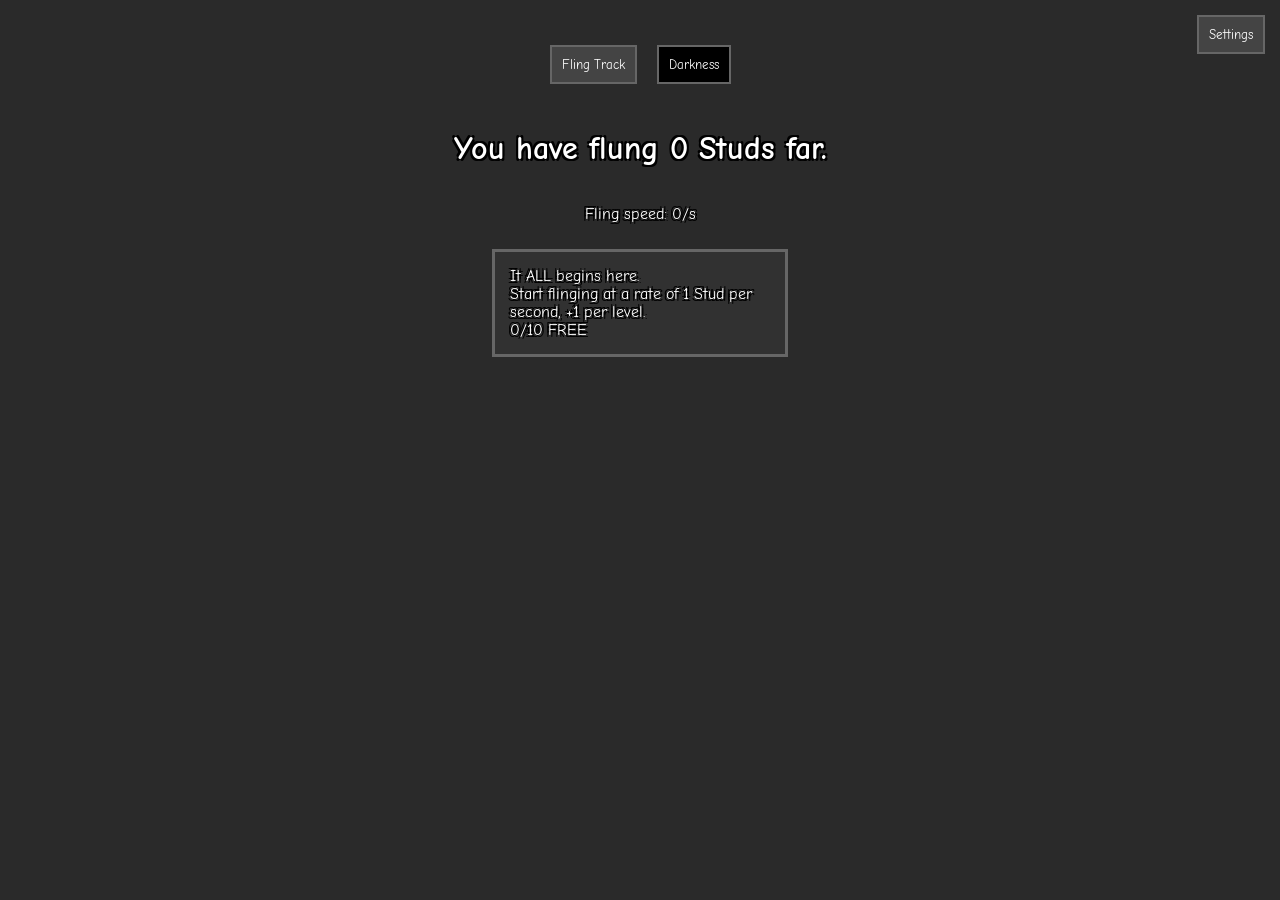
==== commit 1dabb01b: "A" ====
--- a/index.html
+++ b/index.html
@@ -1,45 +1,143 @@
-<!doctype html>
+<!DOCTYPE html>
 <html lang="en">
-  <head>
-    <meta charset="UTF-8" />
+<head>
+    <meta charset="UTF-8">
+    <meta name="viewport" content="width=device-width, initial-scale=1.0">
     <title>Difficulty Flingcremental</title>
-    <link rel="stylesheet" href="style.css" />
-  </head>
-  <body>
-    <h1 class="outlined-text">
-      You have flung <span id="stud-display">0</span> Studs.
-    </h1>
-    <p class="outlined-text">Generating <span id="pps-display">0</span>/s</p>
+    <link rel="stylesheet" href="style.css">
+    <link href="https://fonts.googleapis.com/css2?family=Comic+Neue:wght@700&display=swap" rel="stylesheet">
+</head>
+<body>
 
-    <div id="spike-section" style="visibility: hidden">
-      <div id="spike-name" class="spike-header outlined-text">Locked</div>
-      <div class="progress-container">
-        <div id="ms-fill" class="progress-fill"></div>
-      </div>
+    <button onclick="document.getElementById('settings-tab').style.display='block'" class="settings-btn" style="position: absolute; top: 10px; right: 10px;">Settings</button>
+    
+    <div id="settings-tab" class="outlined-text">
+        <h2>SETTINGS</h2>
+        <button class="settings-btn" onclick="save()">Manual Save</button>
+        <button class="settings-btn danger" onclick="hardReset()">HARD RESET</button>
+        <br><br>
+        <button class="settings-btn" onclick="this.parentElement.style.display='none'">Close</button>
     </div>
 
-    <div class="grid">
-      <div class="card" id="upg-base" onclick="buy('base')">
-        <span class="u-title outlined-text">It ALL begins here.</span>
-        <div class="u-stats outlined-text">
-          <span id="lvl-base">0/10</span>
-          <span id="cost-base">FREE</span>
-        </div>
-      </div>
-
-      <div class="card hidden" id="upg-boost" onclick="buy('boost')">
-        <span class="u-title outlined-text">Fling Boost</span>
-        <div class="u-stats outlined-text">
-          <span id="lvl-boost">0/15</span>
-          <span id="cost-boost">150</span>
-        </div>
-      </div>
+    <div style="display:flex; gap: 10px; margin-bottom: 20px; justify-content: center; width: 100%; margin-top: 20px;">
+        <button id="btn-tab-main" class="settings-btn active"
+        onclick="switchTab('main')">Fling Track</button>
+        <button id="btn-tab-darkness" class="settings-btn hidden"
+        onclick="switchTab('darkness')" style="background-color:
+        #000000;">Darkness</button>
     </div>
 
+    <div id="tab-main" style="display: flex; flex-direction: column; align-items: center; width: 100%;">
+        <h1 class="outlined-text">You have flung <span
+        id="stud-display">0</span> Studs far.</h1>
+        <p class="outlined-text">Fling speed: <span id="pps-display">0</span>/s</p>
+
+        <div id="spike-area" style="display:none; text-align: center; margin-bottom: 20px; width: 80%; max-width: 400px;">
+            <div id="spike-name" class="spike-header outlined-text">The First Difficulty</div>
+            <div class="progress-container">
+                <div id="ms-fill" class="progress-fill"></div>
+            </div>
+        </div>
+
+        <div class="grid">
+            <div class="card" onclick="buy('base')">
+                <span class="u-title outlined-text">It ALL begins here.</span>
+                <br>
+                <span class="u-desc outlined-text">Start flinging at a rate of 1
+                Stud per second, +1 per level.</span>
+                <div class="u-stats outlined-text">
+                    <span id="lvl-base">0/10</span>
+                    <span id="cost-base">FREE</span>
+                </div>
+            </div>
+
+            <div class="card hidden" id="upg-boost" onclick="buy('boost')">
+                <span class="u-title outlined-text">Fling Boost</span> <br>
+                <span class="u-desc outlined-text">Boost Fling speed by x1.35
+                compounding.</span>
+                <div class="u-stats outlined-text">
+                    <span id="lvl-boost">0/15</span>
+                    <span id="cost-boost">150</span>
+                </div>
+            </div>
+
+            <div class="card hidden" id="upg-acc" onclick="buy('acc')">
+                <span class="u-title outlined-text">Acceleration</span>
+                <span class="u-desc outlined-text">Fling speed boosts itself.</span>
+                <div class="u-stats outlined-text">
+                    <span>ONE-TIME</span>
+                    <span id="cost-acc">1250</span>
+                </div>
+            </div>
+
+            <div class="card hidden" id="upg-flingers" onclick="buy('flingers')">
+                <span class="u-title outlined-text">Flingers</span>
+                <span class="u-desc">x10 Fling speed compounding per level.</span>
+                <div class="u-stats outlined-text">
+                    <span id="lvl-flingers">0/3</span>
+                    <span id="cost-flingers">1M</span>
+                </div>
+            </div>
+
+    <div id="tab-skyboxes" style="display: none; flex-direction: column; align-items: center; width: 100%; padding-top: 20px;">
+        <h1 class="outlined-text">The Skyboxes</h1>
+        <p class="outlined-text">Break the boundaries of the realm.</p>
+        
+        <div class="grid">
+            <div class="card" id="upg-skybox" onclick="buySkybox()" style="border-color: #333; background-color: #000;">
+                <span class="u-title outlined-text" style="color: #aa00ff;">BLACKBOX</span>
+                <span class="u-desc" style="color: #ccc;">Reset EVERYTHING. Gain immense power.</span>
+                <div class="u-stats outlined-text" style="color: #aa00ff;">
+                    <span>10.0B Studs</span>
+                </div>
+            </div>
+        </div>
+    </div>
+
+<div id="tab-skyboxes" style="display: none; flex-direction: column; align-items: center; width: 100%; padding-top: 20px;">
+    <h1 class="outlined-text">The Skyboxes</h1>
+    <div class="grid">
+        <div class="card" id="upg-skybox" onclick="buySkybox()" style="border-color: #333; background-color: #000;">
+            <span class="u-title outlined-text" style="color: #aa00ff;">BLACKBOX</span>
+            <div class="u-stats outlined-text" style="color: #aa00ff;"><span>10.0B Studs</span></div>
+        </div>
+    </div>
+</div>
+
+<div id="tab-darkness" style="display: none; flex-direction: column; align-items: center; width: 100%; min-height: 100vh; background-color: #000; padding-top: 20px;">
+    <h1 class="outlined-text" style="color: #fff;">Darkness Studs: <span id="dark-display" style="color: #aa00ff">0</span></h1>
+    <p class="outlined-text" style="color: #ccc;">Generating <span id="dark-pps-display">0</span>/s</p>
+
+    <div class="grid">
+        <div class="card" id="upg-dark1" onclick="buy('dark1')" style="border-color: #550055; background-color: #110011;">
+            <span class="u-title outlined-text" style="color: #aa00ff;">Dark.</span>
+            <div class="u-stats outlined-text" style="color: #aa00ff;">
+                <span id="lvl-dark1">0/3</span>
+                <span id="cost-dark1">15</span>
+            </div>
+        </div>
+        <div class="card" id="upg-dark2" onclick="buy('dark2')" style="border-color: #550055; background-color: #110011;">
+            <span class="u-title outlined-text" style="color: #aa00ff;">Darker</span>
+            <div class="u-stats outlined-text" style="color: #aa00ff;">
+                <span id="lvl-dark2">0/10</span>
+                <span id="cost-dark2">100</span>
+            </div>
+        </div>
+        <div class="card" id="upg-dark3" onclick="buy('dark3')" style="border-color: #550055; background-color: #110011;">
+            <span class="u-title outlined-text" style="color: #aa00ff;">Velocity</span>
+            <div class="u-stats outlined-text" style="color: #aa00ff;">
+                <span>ONE-TIME</span>
+                <span id="cost-dark3">1250</span>
+            </div>
+        </div>
+    </div>
+</div>
+</div>
+</div>
     <script src="ExpantaNum.js"></script>
     <script src="data.js"></script>
     <script src="format.js"></script>
     <script src="logic.js"></script>
     <script src="main.js"></script>
-  </body>
+</body>
 </html>
--- a/style.css
+++ b/style.css
@@ -17,7 +17,31 @@
   padding: 20px;
 }
 
-/* This turns the text into a "Studio" button */
+#settings-tab {
+    position: fixed;
+    top: 50%;
+    left: 50%;
+    transform: translate(-50%, -50%);
+    background: var(--panel-bg);
+    border: 4px solid #444;
+    padding: 20px;
+    z-index: 2000;
+    display: none;
+    text-align: center;
+}
+
+.settings-btn {
+    background: #444;
+    color: white;
+    border: 2px solid #666;
+    padding: 10px;
+    margin: 5px;
+    cursor: pointer;
+    font-family: 'Comic Neue', sans-serif;
+}
+
+.settings-btn.danger { background: #800; }
+
 .card {
   display: block; /* Ensures it takes up space */
   width: 260px;
@@ -69,7 +93,12 @@
   margin-top: 20px;
 }
 
-/* The 15-Color Progress Bar */
+.spike-lower-gap {
+    background: linear-gradient(to right, #00ff00, #00aa00, #005500);
+    -webkit-background-clip: text;
+    -webkit-text-fill-color: transparent;
+}
+
 .progress-container {
   width: 90vw;
   max-width: 500px;
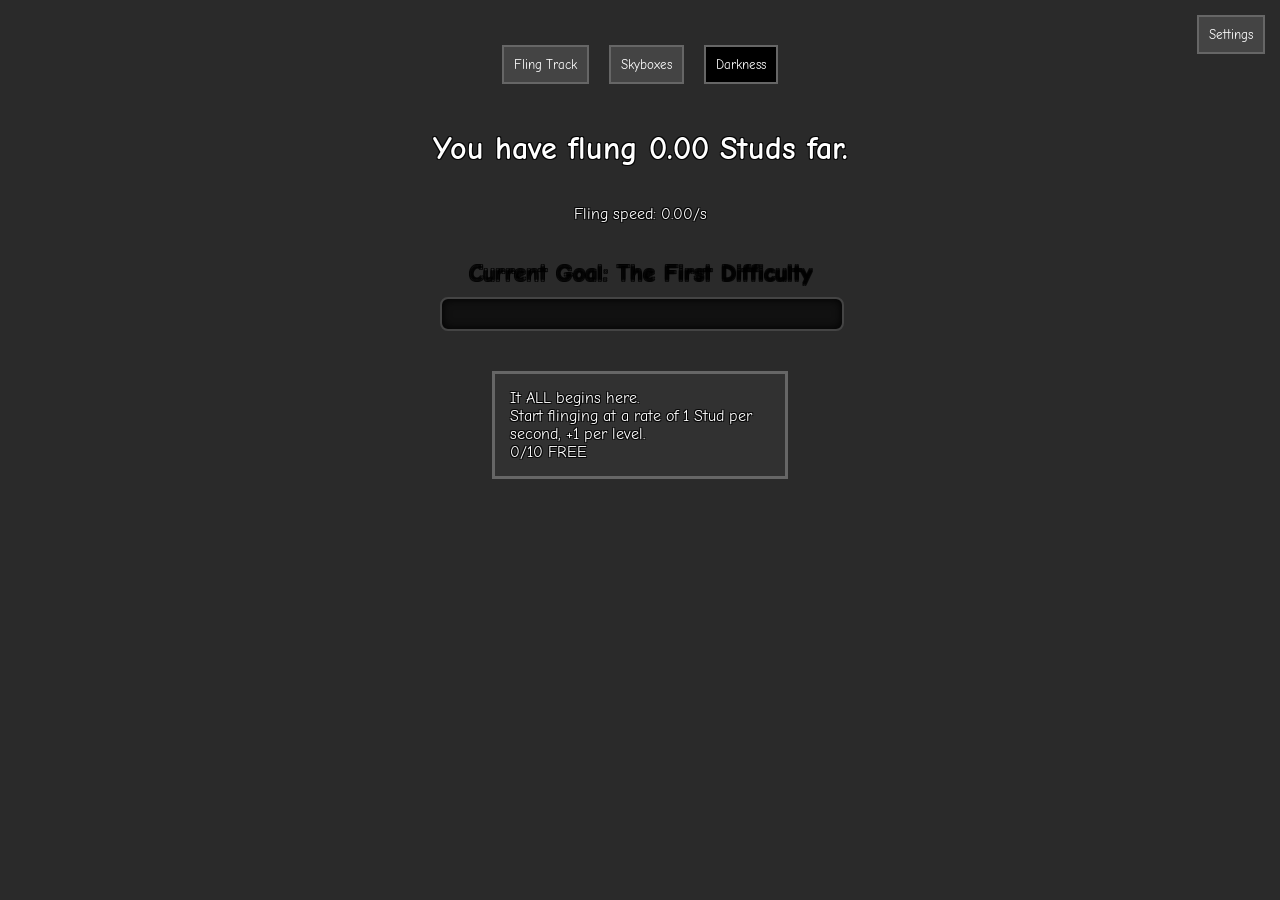
==== commit 27d1059e: "A" ====
--- a/index.html
+++ b/index.html
@@ -1,143 +1,270 @@
-<!DOCTYPE html>
+<!doctype html>
 <html lang="en">
-<head>
-    <meta charset="UTF-8">
-    <meta name="viewport" content="width=device-width, initial-scale=1.0">
+  <head>
+    <meta charset="UTF-8" />
+    <meta name="viewport" content="width=device-width, initial-scale=1.0" />
     <title>Difficulty Flingcremental</title>
-    <link rel="stylesheet" href="style.css">
-    <link href="https://fonts.googleapis.com/css2?family=Comic+Neue:wght@700&display=swap" rel="stylesheet">
-</head>
-<body>
-
-    <button onclick="document.getElementById('settings-tab').style.display='block'" class="settings-btn" style="position: absolute; top: 10px; right: 10px;">Settings</button>
-    
-    <div id="settings-tab" class="outlined-text">
-        <h2>SETTINGS</h2>
-        <button class="settings-btn" onclick="save()">Manual Save</button>
-        <button class="settings-btn danger" onclick="hardReset()">HARD RESET</button>
-        <br><br>
-        <button class="settings-btn" onclick="this.parentElement.style.display='none'">Close</button>
-    </div>
-
-    <div style="display:flex; gap: 10px; margin-bottom: 20px; justify-content: center; width: 100%; margin-top: 20px;">
-        <button id="btn-tab-main" class="settings-btn active"
-        onclick="switchTab('main')">Fling Track</button>
-        <button id="btn-tab-darkness" class="settings-btn hidden"
-        onclick="switchTab('darkness')" style="background-color:
-        #000000;">Darkness</button>
-    </div>
-
-    <div id="tab-main" style="display: flex; flex-direction: column; align-items: center; width: 100%;">
-        <h1 class="outlined-text">You have flung <span
-        id="stud-display">0</span> Studs far.</h1>
-        <p class="outlined-text">Fling speed: <span id="pps-display">0</span>/s</p>
-
-        <div id="spike-area" style="display:none; text-align: center; margin-bottom: 20px; width: 80%; max-width: 400px;">
-            <div id="spike-name" class="spike-header outlined-text">The First Difficulty</div>
-            <div class="progress-container">
-                <div id="ms-fill" class="progress-fill"></div>
-            </div>
-        </div>
-
-        <div class="grid">
-            <div class="card" onclick="buy('base')">
-                <span class="u-title outlined-text">It ALL begins here.</span>
-                <br>
-                <span class="u-desc outlined-text">Start flinging at a rate of 1
-                Stud per second, +1 per level.</span>
-                <div class="u-stats outlined-text">
-                    <span id="lvl-base">0/10</span>
-                    <span id="cost-base">FREE</span>
-                </div>
-            </div>
-
-            <div class="card hidden" id="upg-boost" onclick="buy('boost')">
-                <span class="u-title outlined-text">Fling Boost</span> <br>
-                <span class="u-desc outlined-text">Boost Fling speed by x1.35
-                compounding.</span>
-                <div class="u-stats outlined-text">
-                    <span id="lvl-boost">0/15</span>
-                    <span id="cost-boost">150</span>
-                </div>
-            </div>
-
-            <div class="card hidden" id="upg-acc" onclick="buy('acc')">
-                <span class="u-title outlined-text">Acceleration</span>
-                <span class="u-desc outlined-text">Fling speed boosts itself.</span>
-                <div class="u-stats outlined-text">
-                    <span>ONE-TIME</span>
-                    <span id="cost-acc">1250</span>
-                </div>
-            </div>
-
-            <div class="card hidden" id="upg-flingers" onclick="buy('flingers')">
-                <span class="u-title outlined-text">Flingers</span>
-                <span class="u-desc">x10 Fling speed compounding per level.</span>
-                <div class="u-stats outlined-text">
-                    <span id="lvl-flingers">0/3</span>
-                    <span id="cost-flingers">1M</span>
-                </div>
-            </div>
-
-    <div id="tab-skyboxes" style="display: none; flex-direction: column; align-items: center; width: 100%; padding-top: 20px;">
-        <h1 class="outlined-text">The Skyboxes</h1>
-        <p class="outlined-text">Break the boundaries of the realm.</p>
-        
-        <div class="grid">
-            <div class="card" id="upg-skybox" onclick="buySkybox()" style="border-color: #333; background-color: #000;">
-                <span class="u-title outlined-text" style="color: #aa00ff;">BLACKBOX</span>
-                <span class="u-desc" style="color: #ccc;">Reset EVERYTHING. Gain immense power.</span>
-                <div class="u-stats outlined-text" style="color: #aa00ff;">
-                    <span>10.0B Studs</span>
-                </div>
-            </div>
-        </div>
-    </div>
-
-<div id="tab-skyboxes" style="display: none; flex-direction: column; align-items: center; width: 100%; padding-top: 20px;">
-    <h1 class="outlined-text">The Skyboxes</h1>
-    <div class="grid">
-        <div class="card" id="upg-skybox" onclick="buySkybox()" style="border-color: #333; background-color: #000;">
-            <span class="u-title outlined-text" style="color: #aa00ff;">BLACKBOX</span>
-            <div class="u-stats outlined-text" style="color: #aa00ff;"><span>10.0B Studs</span></div>
-        </div>
-    </div>
-</div>
-
-<div id="tab-darkness" style="display: none; flex-direction: column; align-items: center; width: 100%; min-height: 100vh; background-color: #000; padding-top: 20px;">
-    <h1 class="outlined-text" style="color: #fff;">Darkness Studs: <span id="dark-display" style="color: #aa00ff">0</span></h1>
-    <p class="outlined-text" style="color: #ccc;">Generating <span id="dark-pps-display">0</span>/s</p>
-
-    <div class="grid">
-        <div class="card" id="upg-dark1" onclick="buy('dark1')" style="border-color: #550055; background-color: #110011;">
-            <span class="u-title outlined-text" style="color: #aa00ff;">Dark.</span>
-            <div class="u-stats outlined-text" style="color: #aa00ff;">
-                <span id="lvl-dark1">0/3</span>
-                <span id="cost-dark1">15</span>
-            </div>
-        </div>
-        <div class="card" id="upg-dark2" onclick="buy('dark2')" style="border-color: #550055; background-color: #110011;">
-            <span class="u-title outlined-text" style="color: #aa00ff;">Darker</span>
-            <div class="u-stats outlined-text" style="color: #aa00ff;">
-                <span id="lvl-dark2">0/10</span>
-                <span id="cost-dark2">100</span>
-            </div>
-        </div>
-        <div class="card" id="upg-dark3" onclick="buy('dark3')" style="border-color: #550055; background-color: #110011;">
-            <span class="u-title outlined-text" style="color: #aa00ff;">Velocity</span>
-            <div class="u-stats outlined-text" style="color: #aa00ff;">
-                <span>ONE-TIME</span>
-                <span id="cost-dark3">1250</span>
-            </div>
-        </div>
-    </div>
-</div>
-</div>
-</div>
+    <link rel="stylesheet" href="style.css" />
+    <link
+      href="https://fonts.googleapis.com/css2?family=Comic+Neue:wght@700&display=swap"
+      rel="stylesheet"
+    />
+  </head>
+  <body>
+    <button
+      onclick="document.getElementById('settings-tab').style.display = 'flex'"
+      class="settings-btn"
+      style="position: absolute; top: 10px; right: 10px"
+    >
+      Settings
+    </button>
+
+    <div
+      style="
+        display: flex;
+        gap: 10px;
+        margin-bottom: 20px;
+        justify-content: center;
+        width: 100%;
+        margin-top: 20px;
+      "
+    >
+      <button
+        id="btn-tab-main"
+        class="settings-btn active"
+        onclick="switchTab('main')"
+      >
+        Fling Track
+      </button>
+      <button
+        id="btn-tab-skyboxes"
+        class="settings-btn hidden"
+        onclick="switchTab('skyboxes')"
+      >
+        Skyboxes
+      </button>
+      <button
+        id="btn-tab-darkness"
+        class="settings-btn hidden"
+        onclick="switchTab('darkness')"
+        style="background-color: #000000"
+      >
+        Darkness
+      </button>
+    </div>
+
+    <div
+      id="settings-tab"
+      class="outlined-text"
+      style="
+        display: none;
+        position: fixed;
+        top: 50%;
+        left: 50%;
+        transform: translate(-50%, -50%);
+        z-index: 1000;
+        background: #1a1a1a;
+        padding: 20px;
+        border: 2px solid #fff;
+      "
+    >
+      <h2>SETTINGS</h2>
+      <button class="settings-btn" onclick="save()">Manual Save</button>
+      <button class="settings-btn danger" onclick="hardReset()">
+        HARD RESET
+      </button>
+      <br /><br />
+      <button
+        class="settings-btn"
+        onclick="this.parentElement.style.display = 'none'"
+      >
+        Close
+      </button>
+    </div>
+
+    <div
+      id="tab-main"
+      style="
+        display: flex;
+        flex-direction: column;
+        align-items: center;
+        width: 100%;
+      "
+    >
+      <h1 class="outlined-text">
+        You have flung <span id="stud-display">0</span> Studs far.
+      </h1>
+      <p class="outlined-text">
+        Fling speed: <span id="pps-display">0</span>/s
+      </p>
+
+      <div
+        id="spike-area"
+        style="
+          display: none;
+          text-align: center;
+          margin-bottom: 20px;
+          width: 80%;
+          max-width: 400px;
+        "
+      >
+        <div id="spike-name" class="spike-header outlined-text">
+          The First Difficulty
+        </div>
+        <div class="progress-container">
+          <div id="ms-fill" class="progress-fill"></div>
+        </div>
+      </div>
+
+      <div class="grid">
+        <div class="card" onclick="buy('base')">
+          <span class="u-title outlined-text">It ALL begins here.</span>
+          <br />
+          <span class="u-desc outlined-text"
+            >Start flinging at a rate of 1 Stud per second, +1 per level.</span
+          >
+          <div class="u-stats outlined-text">
+            <span id="lvl-base">0/10</span>
+            <span id="cost-base">FREE</span>
+          </div>
+        </div>
+
+        <div class="card hidden" id="upg-boost" onclick="buy('boost')">
+          <span class="u-title outlined-text">Fling Boost</span> <br />
+          <span class="u-desc outlined-text"
+            >Boost Fling speed by x1.35 compounding.</span
+          >
+          <div class="u-stats outlined-text">
+            <span id="lvl-boost">0/15</span>
+            <span id="cost-boost">150</span>
+          </div>
+        </div>
+
+        <div class="card hidden" id="upg-acc" onclick="buy('acc')">
+          <span class="u-title outlined-text">Acceleration</span>
+          <span class="u-desc outlined-text">Fling speed boosts itself.</span>
+          <div class="u-stats outlined-text">
+            <span>ONE-TIME</span>
+            <span id="cost-acc">1250</span>
+          </div>
+        </div>
+
+        <div class="card hidden" id="upg-flingers" onclick="buy('flingers')">
+          <span class="u-title outlined-text">Flingers</span>
+          <span class="u-desc">x10 Fling speed compounding per level.</span>
+          <div class="u-stats outlined-text">
+            <span id="lvl-flingers">0/3</span>
+            <span id="cost-flingers">1M</span>
+          </div>
+        </div>
+      </div>
+    </div>
+
+    <div
+      id="tab-skyboxes"
+      style="
+        display: none;
+        flex-direction: column;
+        align-items: center;
+        width: 100%;
+        padding-top: 20px;
+      "
+    >
+      <h1 class="outlined-text">The Skyboxes</h1>
+      <p class="outlined-text">Break the boundaries of the realm.</p>
+
+      <div class="grid">
+        <div
+          class="card"
+          id="upg-skybox"
+          onclick="buySkybox()"
+          style="border-color: #333; background-color: #000"
+        >
+          <span class="u-title outlined-text" style="color: #aa00ff"
+            >BLACKBOX</span
+          >
+          <span class="u-desc" style="color: #ccc"
+            >Reset EVERYTHING. Gain immense power.</span
+          >
+          <div class="u-stats outlined-text" style="color: #aa00ff">
+            <span>10.0B Studs</span>
+          </div>
+        </div>
+      </div>
+    </div>
+
+    <div
+      id="tab-darkness"
+      style="
+        display: none;
+        flex-direction: column;
+        align-items: center;
+        width: 100%;
+        min-height: 100vh;
+        background-color: #1a1a1a;
+        padding-top: 20px;
+      "
+    >
+      <h1 class="outlined-text" style="color: #fff">
+        Darkness Studs: <span id="dark-display" style="color: #aa00ff">0</span>
+      </h1>
+      <p class="outlined-text" style="color: #ccc">
+        Generating <span id="dark-pps-display">0</span>/s
+      </p>
+
+      <div class="grid">
+        <div
+          class="card"
+          id="upg-dark1"
+          onclick="buy('dark1')"
+          style="border-color: #550055; background-color: #110011"
+        >
+          <span class="u-title dark-upgrade-title">Dark.</span>
+          <span class="u-desc dark-upgrade-desc"
+            >Boost Fling speed by x5 compounding and Darkness Studs gain by x2.5
+            compounding.</span
+          >
+          <div class="u-stats dark-upgrade-title">
+            <span id="lvl-dark1">0/3</span>
+            <span id="cost-dark1">15</span>
+          </div>
+        </div>
+        <div
+          class="card"
+          id="upg-dark2"
+          onclick="buy('dark2')"
+          style="border-color: #550055; background-color: #110011"
+        >
+          <span class="u-title dark-upgrade-title">Darker</span>
+          <span class="u-desc dark-upgrade-desc"
+            >Boost Darkness Studs gain by x1.75 compounding.</span
+          >
+          <div class="u-stats dark-upgrade-title">
+            <span id="lvl-dark2">0/10</span>
+            <span id="cost-dark2">100</span>
+          </div>
+        </div>
+        <div
+          class="card"
+          id="upg-dark3"
+          onclick="buy('dark3')"
+          style="border-color: #550055; background-color: #110011"
+        >
+          <span class="u-title dark-upgrade-title">Velocity</span>
+          <span class="u-desc dark-upgrade-desc"
+            >Power Acceleration's formula by ^1.75.</span
+          >
+          <div class="u-stats dark-upgrade-title">
+            <span>ONE-TIME</span>
+            <span id="cost-dark3">1250</span>
+          </div>
+        </div>
+      </div>
+    </div>
     <script src="ExpantaNum.js"></script>
     <script src="data.js"></script>
     <script src="format.js"></script>
     <script src="logic.js"></script>
     <script src="main.js"></script>
-</body>
+  </body>
 </html>
--- a/style.css
+++ b/style.css
@@ -18,29 +18,31 @@
 }
 
 #settings-tab {
-    position: fixed;
-    top: 50%;
-    left: 50%;
-    transform: translate(-50%, -50%);
-    background: var(--panel-bg);
-    border: 4px solid #444;
-    padding: 20px;
-    z-index: 2000;
-    display: none;
-    text-align: center;
+  position: fixed;
+  top: 50%;
+  left: 50%;
+  transform: translate(-50%, -50%);
+  background: var(--panel-bg);
+  border: 4px solid #444;
+  padding: 20px;
+  z-index: 2000;
+  display: none;
+  text-align: center;
 }
 
 .settings-btn {
-    background: #444;
-    color: white;
-    border: 2px solid #666;
-    padding: 10px;
-    margin: 5px;
-    cursor: pointer;
-    font-family: 'Comic Neue', sans-serif;
+  background: #444;
+  color: white;
+  border: 2px solid #666;
+  padding: 10px;
+  margin: 5px;
+  cursor: pointer;
+  font-family: "Comic Neue", sans-serif;
 }
 
-.settings-btn.danger { background: #800; }
+.settings-btn.danger {
+  background: #800;
+}
 
 .card {
   display: block; /* Ensures it takes up space */
@@ -77,10 +79,29 @@
 
 .outlined-text {
   text-shadow:
-    -2px -2px 0 #000,
-    2px -2px 0 #000,
-    -2px 2px 0 #000,
-    2px 2px 0 #000;
+    -1px -1px 0 rgba(0, 0, 0, 0.8),
+    1px -1px 0 rgba(0, 0, 0, 0.8),
+    -1px 1px 0 rgba(0, 0, 0, 0.8),
+    1px 1px 0 rgba(0, 0, 0, 0.8);
+}
+
+.dark-upgrade-title {
+  color: #bb00ff;
+  font-weight: bold;
+  text-shadow:
+    -1px -1px 0 rgba(0, 0, 0, 0.8),
+    1px -1px 0 rgba(0, 0, 0, 0.8),
+    -1px 1px 0 rgba(0, 0, 0, 0.8),
+    1px 1px 0 rgba(0, 0, 0, 0.8);
+}
+
+.dark-upgrade-desc {
+  color: #ccc;
+  text-shadow:
+    -1px -1px 0 rgba(0, 0, 0, 0.8),
+    1px -1px 0 rgba(0, 0, 0, 0.8),
+    -1px 1px 0 rgba(0, 0, 0, 0.8),
+    1px 1px 0 rgba(0, 0, 0, 0.8);
 }
 
 /* Difficulty Spike Gradient Header */
@@ -94,9 +115,9 @@
 }
 
 .spike-lower-gap {
-    background: linear-gradient(to right, #00ff00, #00aa00, #005500);
-    -webkit-background-clip: text;
-    -webkit-text-fill-color: transparent;
+  background: linear-gradient(to right, #00ff00, #00aa00, #005500);
+  -webkit-background-clip: text;
+  -webkit-text-fill-color: transparent;
 }
 
 .progress-container {
@@ -109,27 +130,59 @@
   position: relative;
 }
 
+/* The Main Progress Bar Container */
+.progress-container {
+  width: 100%;
+  height: 30px;
+  background-color: #111;
+  border: 2px solid #444;
+  border-radius: 8px;
+  overflow: hidden;
+  margin-top: 10px;
+  box-shadow: inset 0 0 10px #000;
+}
+
+/* Default Fill with your provided multi-color gradient */
 .progress-fill {
   height: 100%;
   width: 0%;
-  /* Gradient Mapping: Nearly-White Green to Very Dark Grey */
   background: linear-gradient(
     90deg,
     #e0ffe0 0%,
-    /* Nearly-White Green */ #00ff00 7%,
-    /* Green */ #ffff00 14%,
-    /* Yellow */ #ffaa00 21%,
-    /* Orange */ #ff0000 28%,
-    /* Red */ #800000 35%,
-    /* Very Dark Red */ #000000 42%,
-    /* Black */ #ff00ea 50%,
-    /* Pink */ #0000ff 58%,
-    /* Blue */ #4346fe 66%,
-    /* Cyan */ #00ffff 74%,
-    /* Bright Cyan */ #ffffff 82%,
-    /* White */ #ffd1dc 90%,
-    /* Pastel Pink */ #a500fe 95%,
-    /* Dark Purple */ #3d3d3d 100% /* Very Dark Grey */
+    #00ff00 7%,
+    #ffff00 14%,
+    #ffaa00 21%,
+    #ff0000 28%,
+    #800000 35%,
+    #000000 42%,
+    #ff00ea 50%,
+    #0000ff 58%,
+    #4346fe 66%,
+    #00ffff 74%,
+    #ffffff 82%,
+    #ffd1dc 90%,
+    #a500fe 95%,
+    #3d3d3d 100%
   );
-  transition: width 0.1s;
+  transition: width 0.1s ease-out;
 }
+
+/* Spike 1: White and Gray Gradient */
+.fill-spike-1 {
+  background: linear-gradient(
+    90deg,
+    #ffffff 0%,
+    #a0a0a0 50%,
+    #606060 100%
+  ) !important;
+}
+
+/* Spike 2: Green, Dark Green, and Darker Green Gradient */
+.fill-spike-2 {
+  background: linear-gradient(
+    90deg,
+    #00ff00 0%,
+    #008000 50%,
+    #003300 100%
+  ) !important;
+}
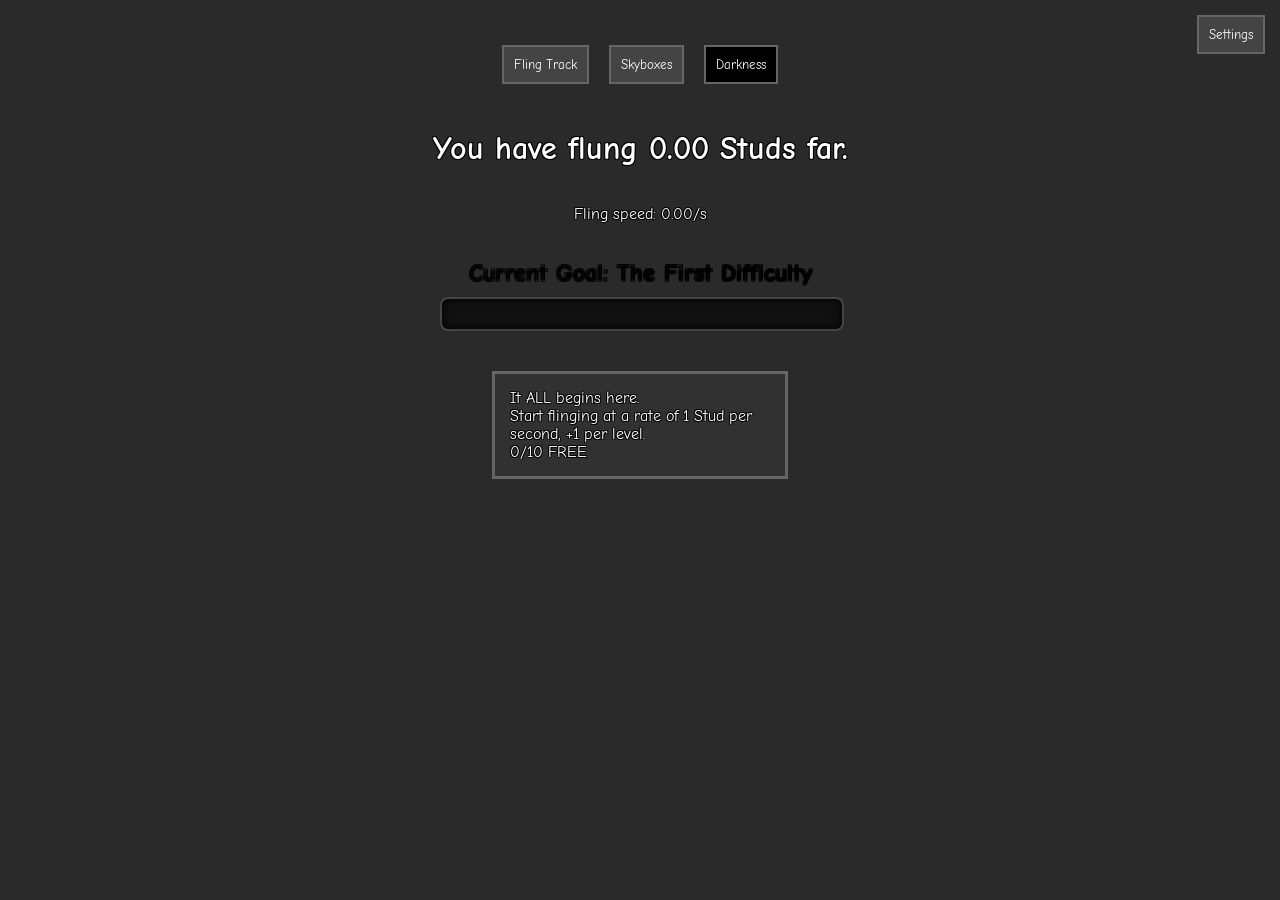
==== commit 1b56c7ba: "a" ====
--- a/index.html
+++ b/index.html
@@ -97,7 +97,12 @@
       <p class="outlined-text">
         Fling speed: <span id="pps-display">0</span>/s
       </p>
-
+      <p class="outlined-text" id="acc-boost-paragraph" style="display: none;">
+        Acceleration boost: <span id="acc-boost-display">0</span>x
+      </p>
+      <p class="outlined-text" id="dark-studs-boost-paragraph" style="display: none;">
+        Darkness Studs boost: <span id="dark-studs-boost-display">0</span>x
+      </p>
       <div
         id="spike-area"
         style="
--- a/style.css
+++ b/style.css
@@ -186,3 +186,13 @@
     #003300 100%
   ) !important;
 }
+
+/* Spike 3: Purple and Dark Purple Gradient */
+.fill-spike-3 {
+  background: linear-gradient(
+    90deg,
+    #bb00ff 0%,
+    #7700bb 50%,
+    #330055 100%
+  ) !important;
+}
